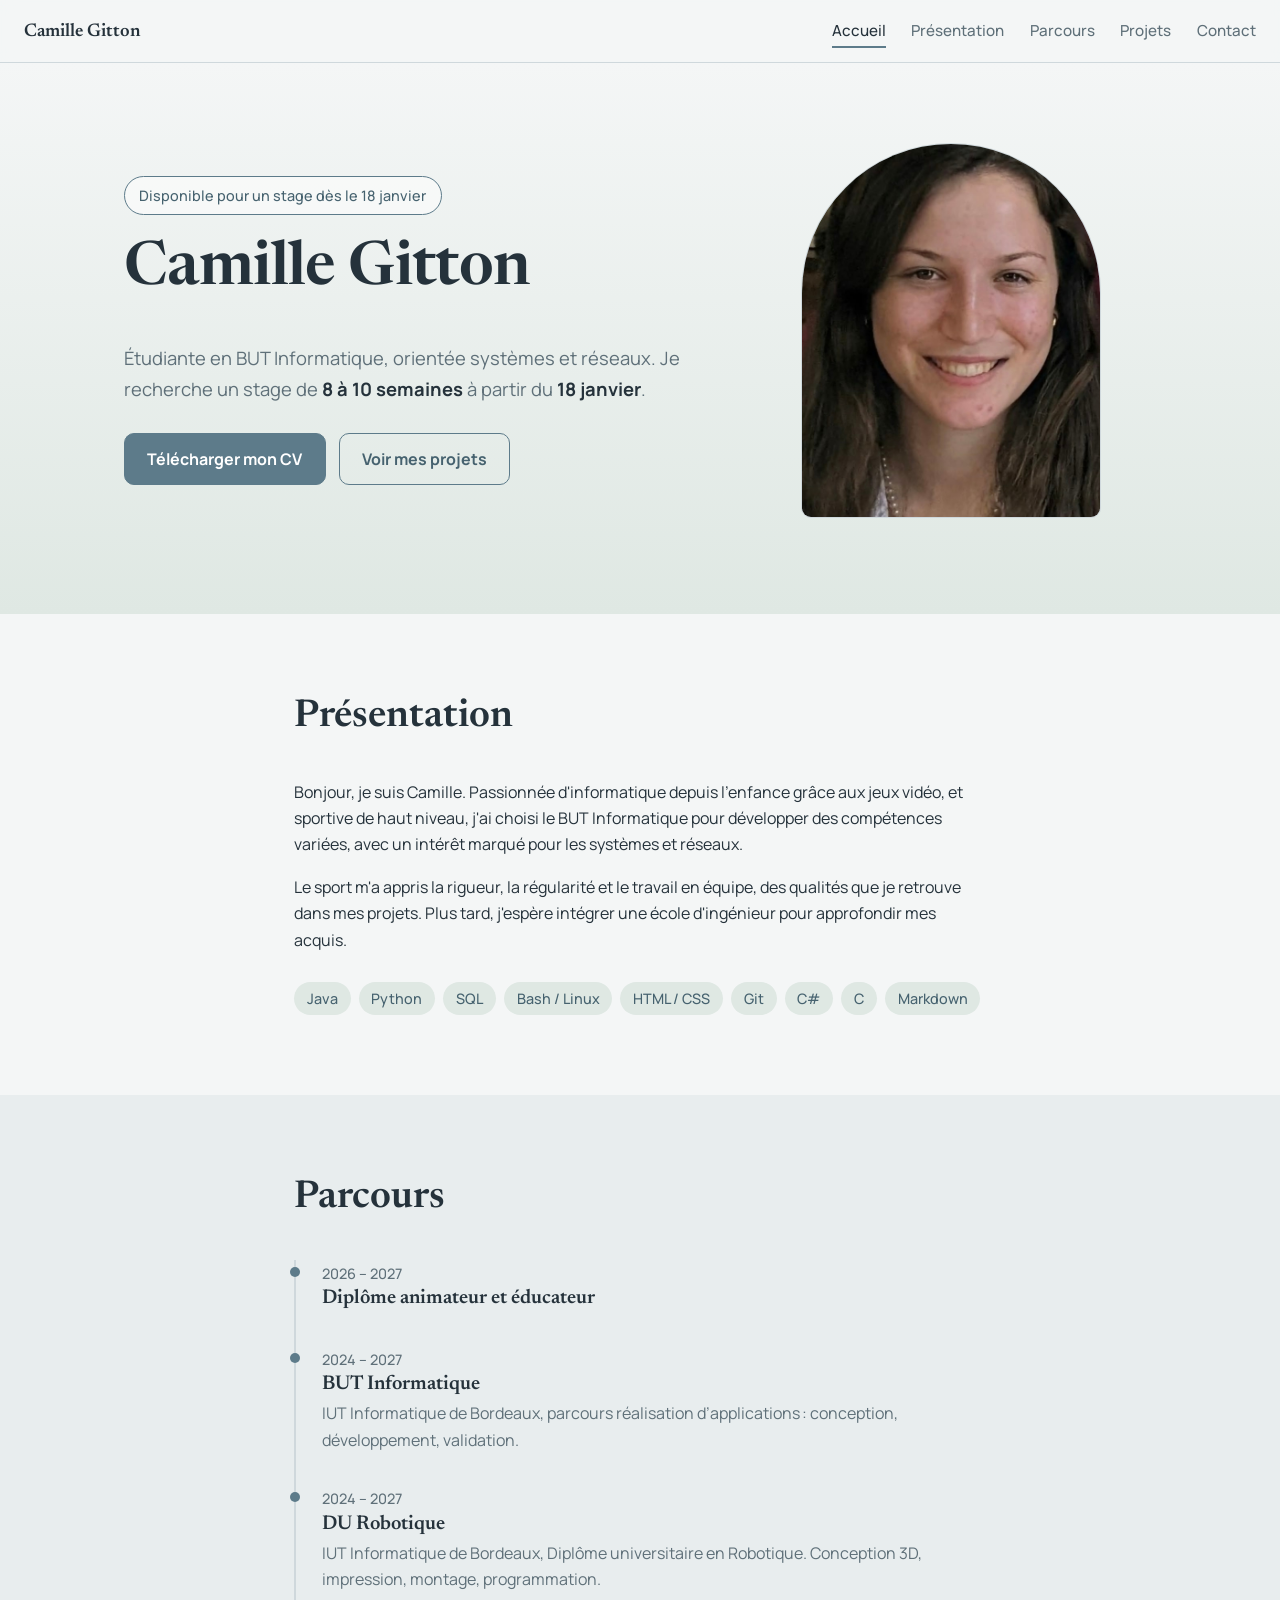
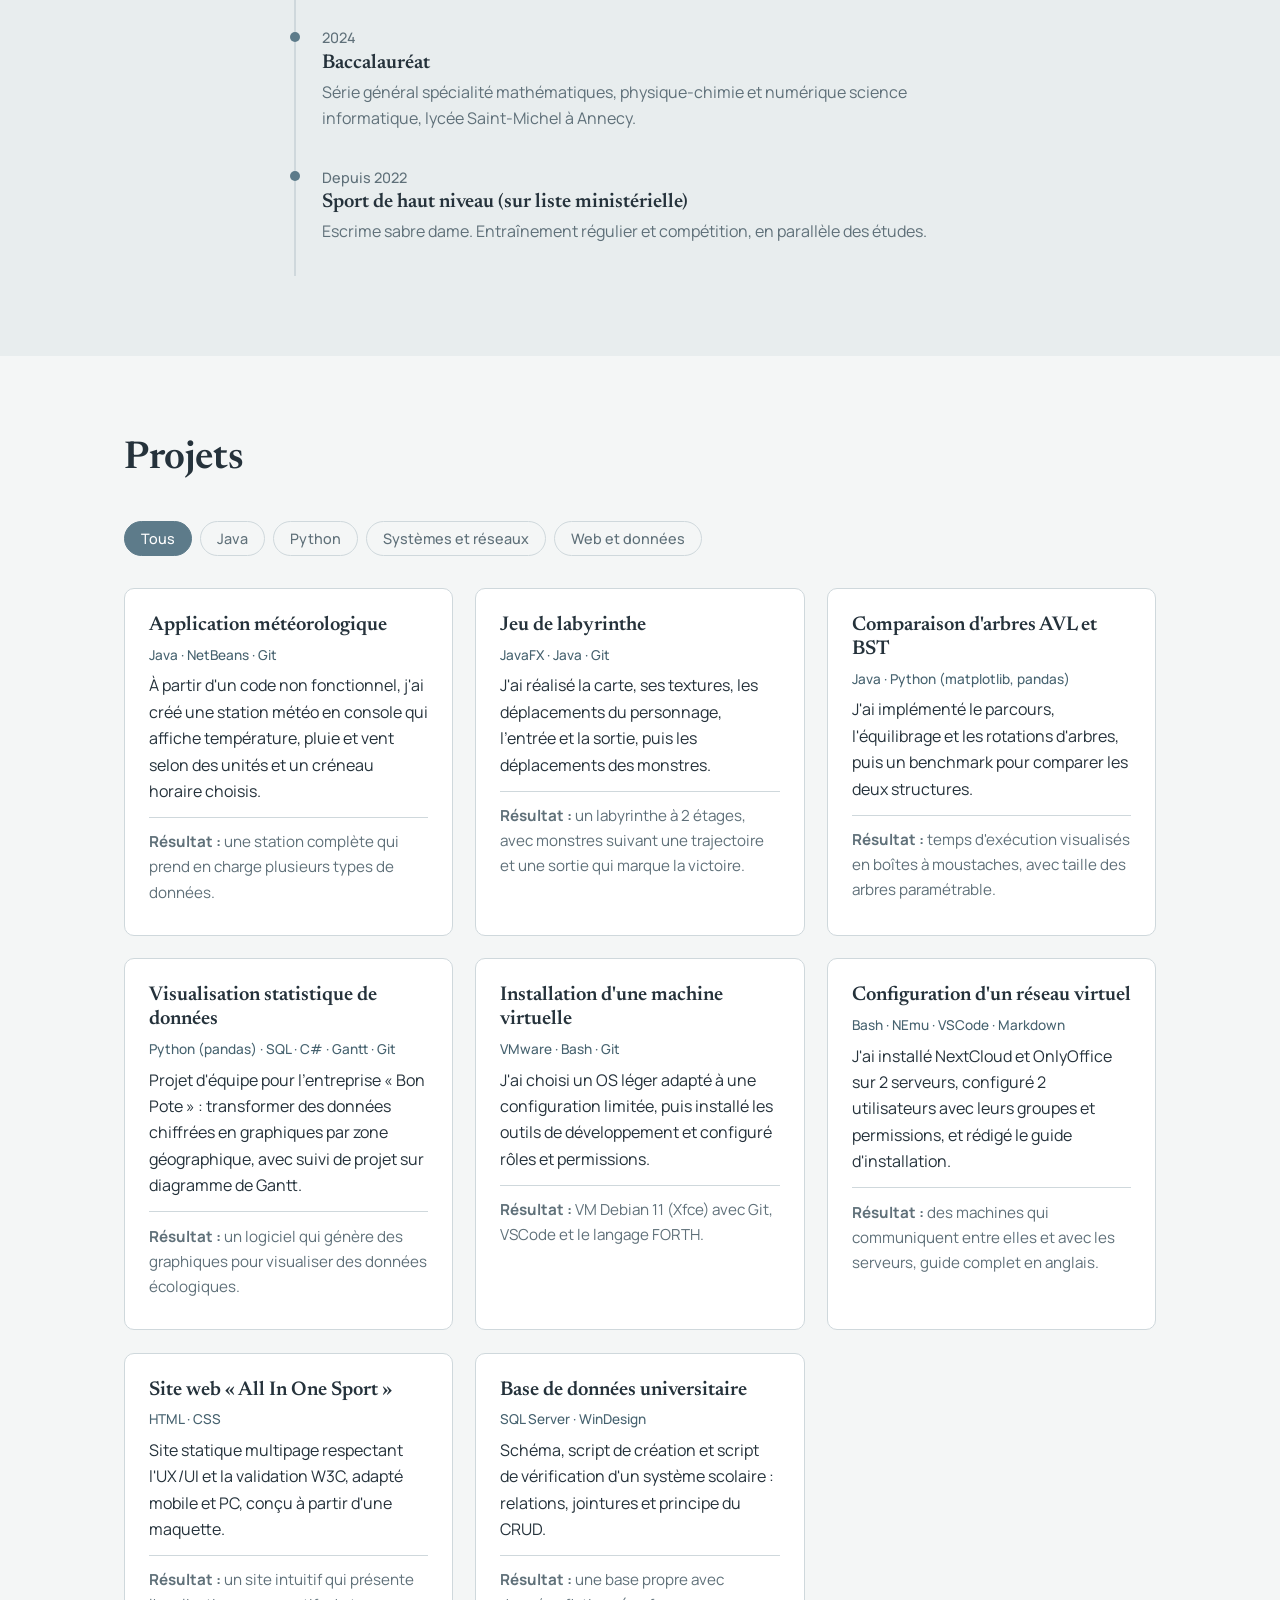
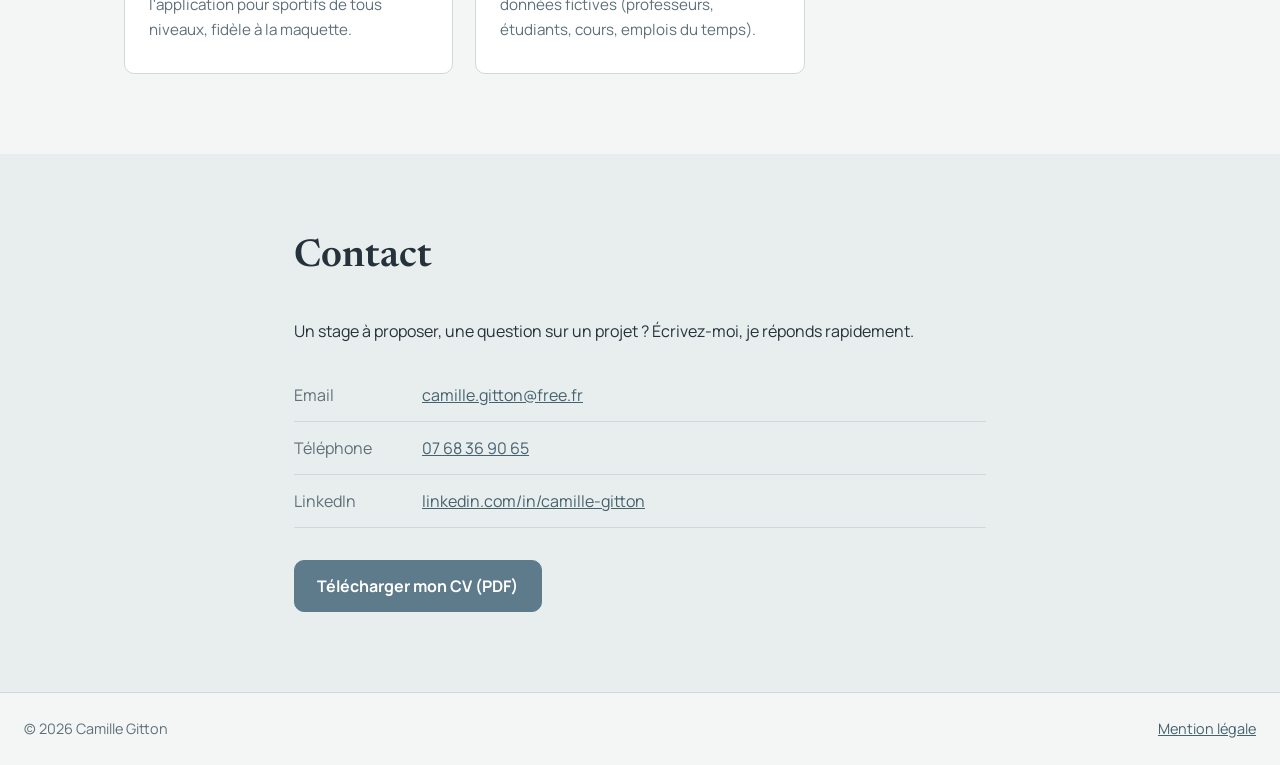
==== index.html @ 3c0defbc "feat: adding some information" ====
<!DOCTYPE html>
<html lang="fr">
<head>
<meta charset="UTF-8">
<meta name="viewport" content="width=device-width, initial-scale=1">
<title>Camille Gitton – Portfolio</title>
<meta name="description" content="Portfolio de Camille Gitton, étudiante en BUT Informatique (systèmes et réseaux), en recherche de stage à partir du 18 janvier.">
<link rel="preconnect" href="https://fonts.googleapis.com">
<link rel="preconnect" href="https://fonts.gstatic.com" crossorigin>
<link href="https://fonts.googleapis.com/css2?family=Manrope:wght@400;500;700&family=Newsreader:opsz,wght@6..72,500;6..72,600&display=swap" rel="stylesheet">
<link rel="stylesheet" href="css/style.css">
</head>
<body>
<header class="nav" id="top">
  <a class="brand" href="#accueil">Camille Gitton</a>
  <button class="burger" aria-label="Ouvrir le menu" aria-expanded="false" aria-controls="menu"><span></span></button>
  <nav id="menu">
    <a href="#accueil">Accueil</a>
    <a href="#presentation">Présentation</a>
    <a href="#parcours">Parcours</a>
    <a href="#projets">Projets</a>
    <a href="#contact">Contact</a>
  </nav>
</header>

<main>
<section id="accueil" class="hero">
  <div class="wrap hero-grid">
    <div>
      <p class="badge">Disponible pour un stage dès le 18 janvier</p>
      <h1>Camille Gitton</h1>
      <p class="lead">Étudiante en BUT Informatique, orientée systèmes et réseaux. Je recherche un stage de <strong>8 à 10 semaines</strong> à partir du <strong>18 janvier</strong>.</p>
      <div class="actions">
        <a class="btn primary" href="assets/cv.pdf" download="CV_Camille_Gitton.pdf">Télécharger mon CV</a>
        <a class="btn" href="#projets">Voir mes projets</a>
      </div>
    </div>
    <figure class="photo">
      <img src="assets/photo.jpg" alt="Portrait de Camille Gitton" width="320" height="400">
      <span class="initials" aria-hidden="false"></span>
    </figure>
  </div>
</section>

<section id="presentation" class="section">
  <div class="wrap narrow">
    <h2>Présentation</h2>
    <p>Bonjour, je suis Camille. Passionnée d'informatique depuis l'enfance grâce aux jeux vidéo, et sportive de haut niveau, j'ai choisi le BUT Informatique pour développer des compétences variées, avec un intérêt marqué pour les systèmes et réseaux.</p>
    <p>Le sport m'a appris la rigueur, la régularité et le travail en équipe, des qualités que je retrouve dans mes projets. Plus tard, j'espère intégrer une école d'ingénieur pour approfondir mes acquis.</p>
    <ul class="chips" aria-label="Compétences">
      <li>Java</li><li>Python</li><li>SQL</li><li>Bash / Linux</li><li>HTML / CSS</li><li>Git</li><li>C#</li><li>C</li><li>Markdown</li>
    </ul>
  </div>
</section>

<section id="parcours" class="section alt">
  <div class="wrap narrow">
    <h2>Parcours</h2>
    <ol class="timeline">
      <li><time>2026 – 2027</time><h3>Diplôme animateur et éducateur</h3><p></p></li>
      <li><time>2024 – 2027</time><h3>BUT Informatique</h3><p>IUT Informatique de Bordeaux, parcours réalisation d’applications : conception, développement, validation.</p></li>
      <li><time>2024 – 2027</time><h3>DU Robotique</h3><p>IUT Informatique de Bordeaux, Diplôme universitaire en Robotique. Conception 3D, impression, montage, programmation.</p></li>
      <li><time>2024</time><h3>Baccalauréat</h3><p>Série général spécialité mathématiques, physique-chimie et numérique science informatique, lycée Saint-Michel à Annecy.</p></li>
      <li><time>Depuis 2022</time><h3>Sport de haut niveau (sur liste ministérielle)</h3><p>Escrime sabre dame. Entraînement régulier et compétition, en parallèle des études.</p></li>
    </ol>
  </div>
</section>

<section id="projets" class="section">
  <div class="wrap">
    <h2>Projets</h2>
    <div class="filters" role="group" aria-label="Filtrer les projets">
      <button class="on" data-f="all">Tous</button>
      <button data-f="java">Java</button>
      <button data-f="python">Python</button>
      <button data-f="sys">Systèmes et réseaux</button>
      <button data-f="web">Web et données</button>
    </div>
    <div class="grid">
      <article class="card" data-t="java">
        <h3>Application météorologique</h3>
        <p class="tech">Java · NetBeans · Git</p>
        <p>À partir d'un code non fonctionnel, j'ai créé une station météo en console qui affiche température, pluie et vent selon des unités et un créneau horaire choisis.</p>
        <p class="res"><b>Résultat :</b> une station complète qui prend en charge plusieurs types de données.</p>
      </article>
      <article class="card" data-t="java">
        <h3>Jeu de labyrinthe</h3>
        <p class="tech">JavaFX · Java · Git</p>
        <p>J'ai réalisé la carte, ses textures, les déplacements du personnage, l'entrée et la sortie, puis les déplacements des monstres.</p>
        <p class="res"><b>Résultat :</b> un labyrinthe à 2 étages, avec monstres suivant une trajectoire et une sortie qui marque la victoire.</p>
      </article>
      <article class="card" data-t="java python">
        <h3>Comparaison d'arbres AVL et BST</h3>
        <p class="tech">Java · Python (matplotlib, pandas)</p>
        <p>J'ai implémenté le parcours, l'équilibrage et les rotations d'arbres, puis un benchmark pour comparer les deux structures.</p>
        <p class="res"><b>Résultat :</b> temps d'exécution visualisés en boîtes à moustaches, avec taille des arbres paramétrable.</p>
      </article>
      <article class="card" data-t="python web">
        <h3>Visualisation statistique de données</h3>
        <p class="tech">Python (pandas) · SQL · C# · Gantt · Git</p>
        <p>Projet d'équipe pour l'entreprise « Bon Pote » : transformer des données chiffrées en graphiques par zone géographique, avec suivi de projet sur diagramme de Gantt.</p>
        <p class="res"><b>Résultat :</b> un logiciel qui génère des graphiques pour visualiser des données écologiques.</p>
      </article>
      <article class="card" data-t="sys">
        <h3>Installation d'une machine virtuelle</h3>
        <p class="tech">VMware · Bash · Git</p>
        <p>J'ai choisi un OS léger adapté à une configuration limitée, puis installé les outils de développement et configuré rôles et permissions.</p>
        <p class="res"><b>Résultat :</b> VM Debian 11 (Xfce) avec Git, VSCode et le langage FORTH.</p>
      </article>
      <article class="card" data-t="sys">
        <h3>Configuration d'un réseau virtuel</h3>
        <p class="tech">Bash · NEmu · VSCode · Markdown</p>
        <p>J'ai installé NextCloud et OnlyOffice sur 2 serveurs, configuré 2 utilisateurs avec leurs groupes et permissions, et rédigé le guide d'installation.</p>
        <p class="res"><b>Résultat :</b> des machines qui communiquent entre elles et avec les serveurs, guide complet en anglais.</p>
      </article>
      <article class="card" data-t="web">
        <h3>Site web « All In One Sport »</h3>
        <p class="tech">HTML · CSS</p>
        <p>Site statique multipage respectant l'UX/UI et la validation W3C, adapté mobile et PC, conçu à partir d'une maquette.</p>
        <p class="res"><b>Résultat :</b> un site intuitif qui présente l'application pour sportifs de tous niveaux, fidèle à la maquette.</p>
      </article>
      <article class="card" data-t="web">
        <h3>Base de données universitaire</h3>
        <p class="tech">SQL Server · WinDesign</p>
        <p>Schéma, script de création et script de vérification d'un système scolaire : relations, jointures et principe du CRUD.</p>
        <p class="res"><b>Résultat :</b> une base propre avec données fictives (professeurs, étudiants, cours, emplois du temps).</p>
      </article>
    </div>
  </div>
</section>

<section id="contact" class="section alt">
  <div class="wrap narrow">
    <h2>Contact</h2>
    <p>Un stage à proposer, une question sur un projet ? Écrivez-moi, je réponds rapidement.</p>
    <ul class="contacts">
      <li><span>Email</span><a href="mailto:camille.gitton@free.fr">camille.gitton@free.fr</a></li>
      <li><span>Téléphone</span><a href="tel:+33768369065">07 68 36 90 65</a></li>
      <li><span>LinkedIn</span><a href="https://fr.linkedin.com/in/camille-gitton-80a5023b8" target="_blank" rel="noopener">linkedin.com/in/camille-gitton</a></li>
      <!--<li><span>GitHub</span><a href="https://github.com/votre-pseudo" target="_blank" rel="noopener">github.com/votre-pseudo</a></li>-->
    </ul>
    <a class="btn primary" href="assets/cv.pdf" download="CV_Camille_Gitton.pdf">Télécharger mon CV (PDF)</a>
  </div>
</section>
</main>

<footer><p>© <span id="year">2026</span> Camille Gitton</p><a href="mention_legale.html">Mention légale</a></footer>
<script src="js/main.js"></script>
</body>
</html>
---- css/style.css ----
:root{--bg:#f4f6f6;--alt:#e8edee;--ink:#25323b;--mute:#5f7079;--line:#cfd8dc;--accent:#5d7b8a;--accent-d:#46626f;--sage:#dfe8e3;--r:10px}
*{box-sizing:border-box}
html{scroll-behavior:smooth;scroll-padding-top:72px}
body{margin:0;font:400 1rem/1.65 Manrope,system-ui,sans-serif;color:var(--ink);background:var(--bg)}
h1,h2,h3{font-family:Newsreader,Georgia,serif;font-weight:600;line-height:1.2;margin:0 0 .6em}
h1{font-size:clamp(2.4rem,6vw,3.8rem);letter-spacing:-.01em}
h2{font-size:clamp(1.8rem,4vw,2.4rem);margin-bottom:1em}
h3{font-size:1.25rem;margin-bottom:.2em}
a{color:var(--accent-d)}
:focus-visible{outline:3px solid var(--accent);outline-offset:3px}
.wrap{max-width:1080px;margin:0 auto;padding:0 1.5rem}
.narrow{max-width:740px}
.section{padding:5rem 0}
.alt{background:var(--alt)}
.nav{position:sticky;top:0;z-index:10;display:flex;justify-content:space-between;align-items:center;padding:.9rem 1.5rem;background:rgba(244,246,246,.92);backdrop-filter:blur(8px);border-bottom:1px solid var(--line)}
.brand{font:600 1.15rem Newsreader,serif;color:var(--ink);text-decoration:none}
nav{display:flex;gap:1.6rem}
nav a{color:var(--mute);text-decoration:none;font-weight:500;font-size:.95rem;padding:.2rem 0;border-bottom:2px solid transparent}
nav a:hover,nav a.active{color:var(--ink);border-color:var(--accent)}
.burger{display:none;background:none;border:0;padding:.6rem;cursor:pointer}
.burger span,.burger span::before{display:block;width:22px;height:2px;background:var(--ink);position:relative;transition:.2s}
.burger span::before{content:"";position:absolute;top:7px}
.burger[aria-expanded=true] span{transform:translateY(3px) rotate(45deg)}
.burger[aria-expanded=true] span::before{transform:translateY(-7px) rotate(-90deg);top:7px}
.hero{padding:5rem 0 6rem;background:linear-gradient(180deg,var(--bg),var(--sage))}
.hero-grid{display:grid;grid-template-columns:1.4fr 1fr;gap:3rem;align-items:center}
.badge{display:inline-block;margin:0 0 1.2rem;padding:.4rem .9rem;border:1px solid var(--accent);border-radius:99px;color:var(--accent-d);font-size:.9rem;font-weight:500;background:#fff8}
.lead{font-size:1.15rem;color:var(--mute);max-width:34em}
.lead strong{color:var(--ink)}
.actions{display:flex;flex-wrap:wrap;gap:.8rem;margin-top:1.8rem}
.btn{display:inline-block;padding:.75rem 1.4rem;border:1.5px solid var(--accent);border-radius:var(--r);color:var(--accent-d);font-weight:700;text-decoration:none;transition:background .2s,color .2s}
.btn:hover{background:var(--accent);color:#fff}
.btn.primary{background:var(--accent);color:#fff}
.btn.primary:hover{background:var(--accent-d);border-color:var(--accent-d)}
.photo{position:relative;margin:0;justify-self:center;width:min(100%,300px);aspect-ratio:4/5;border-radius:150px 150px var(--r) var(--r);background:var(--alt);border:1px solid var(--line);overflow:hidden}
.photo img{position:absolute;inset:0;width:100%;height:100%;object-fit:cover}
.initials{position:absolute;inset:0;display:grid;place-items:center;font:600 4rem Newsreader,serif;color:var(--accent)}
.chips{list-style:none;display:flex;flex-wrap:wrap;gap:.5rem;padding:0;margin:1.8rem 0 0}
.chips li{padding:.3rem .8rem;border-radius:99px;background:var(--sage);color:var(--accent-d);font-size:.9rem;font-weight:500}
.timeline{list-style:none;margin:0;padding:0 0 0 1.6rem;border-left:2px solid var(--line)}
.timeline li{position:relative;padding-bottom:2rem}
.timeline li::before{content:"";position:absolute;left:calc(-1.6rem - 6px);top:.45rem;width:10px;height:10px;border-radius:50%;background:var(--accent)}
.timeline time{font-size:.9rem;color:var(--mute);font-weight:500}
.timeline p{margin:0;color:var(--mute)}
.filters{display:flex;flex-wrap:wrap;gap:.5rem;margin-bottom:2rem}
.filters button{font:500 .9rem Manrope,sans-serif;padding:.45rem 1rem;border:1px solid var(--line);border-radius:99px;background:transparent;color:var(--mute);cursor:pointer}
.filters button:hover{border-color:var(--accent)}
.filters .on{background:var(--accent);border-color:var(--accent);color:#fff}
.grid{display:grid;grid-template-columns:repeat(auto-fill,minmax(310px,1fr));gap:1.4rem}
.card{background:#fff;border:1px solid var(--line);border-radius:var(--r);padding:1.5rem}
.card[hidden]{display:none}
.tech{margin:0 0 .8rem;font-size:.85rem;color:var(--accent-d);font-weight:500}
.card p{margin:.4rem 0}
.res{color:var(--mute);font-size:.95rem;padding-top:.7rem;margin-top:.8rem!important;border-top:1px solid var(--line)}
.contacts{list-style:none;padding:0;margin:1.5rem 0 2rem}
.contacts li{display:flex;gap:1.5rem;padding:.8rem 0;border-bottom:1px solid var(--line)}
.contacts span{width:6.5rem;color:var(--mute);flex:none}
footer{display:flex;justify-content:space-between;padding:1.5rem;color:var(--mute);font-size:.9rem;border-top:1px solid var(--line)}
footer p{margin:0}
@media(max-width:760px){
.burger{display:block}
nav{position:absolute;top:100%;left:0;right:0;flex-direction:column;gap:0;background:var(--bg);border-bottom:1px solid var(--line);display:none}
nav.open{display:flex}
nav a{padding:.9rem 1.5rem;border:0}
.hero{padding:3rem 0 4rem}
.hero-grid{grid-template-columns:1fr;gap:2rem}
.photo{order:-1;width:200px}
.section{padding:3.5rem 0}
.contacts li{flex-direction:column;gap:0}
}
@media(prefers-reduced-motion:reduce){html{scroll-behavior:auto}*{transition:none!important}}
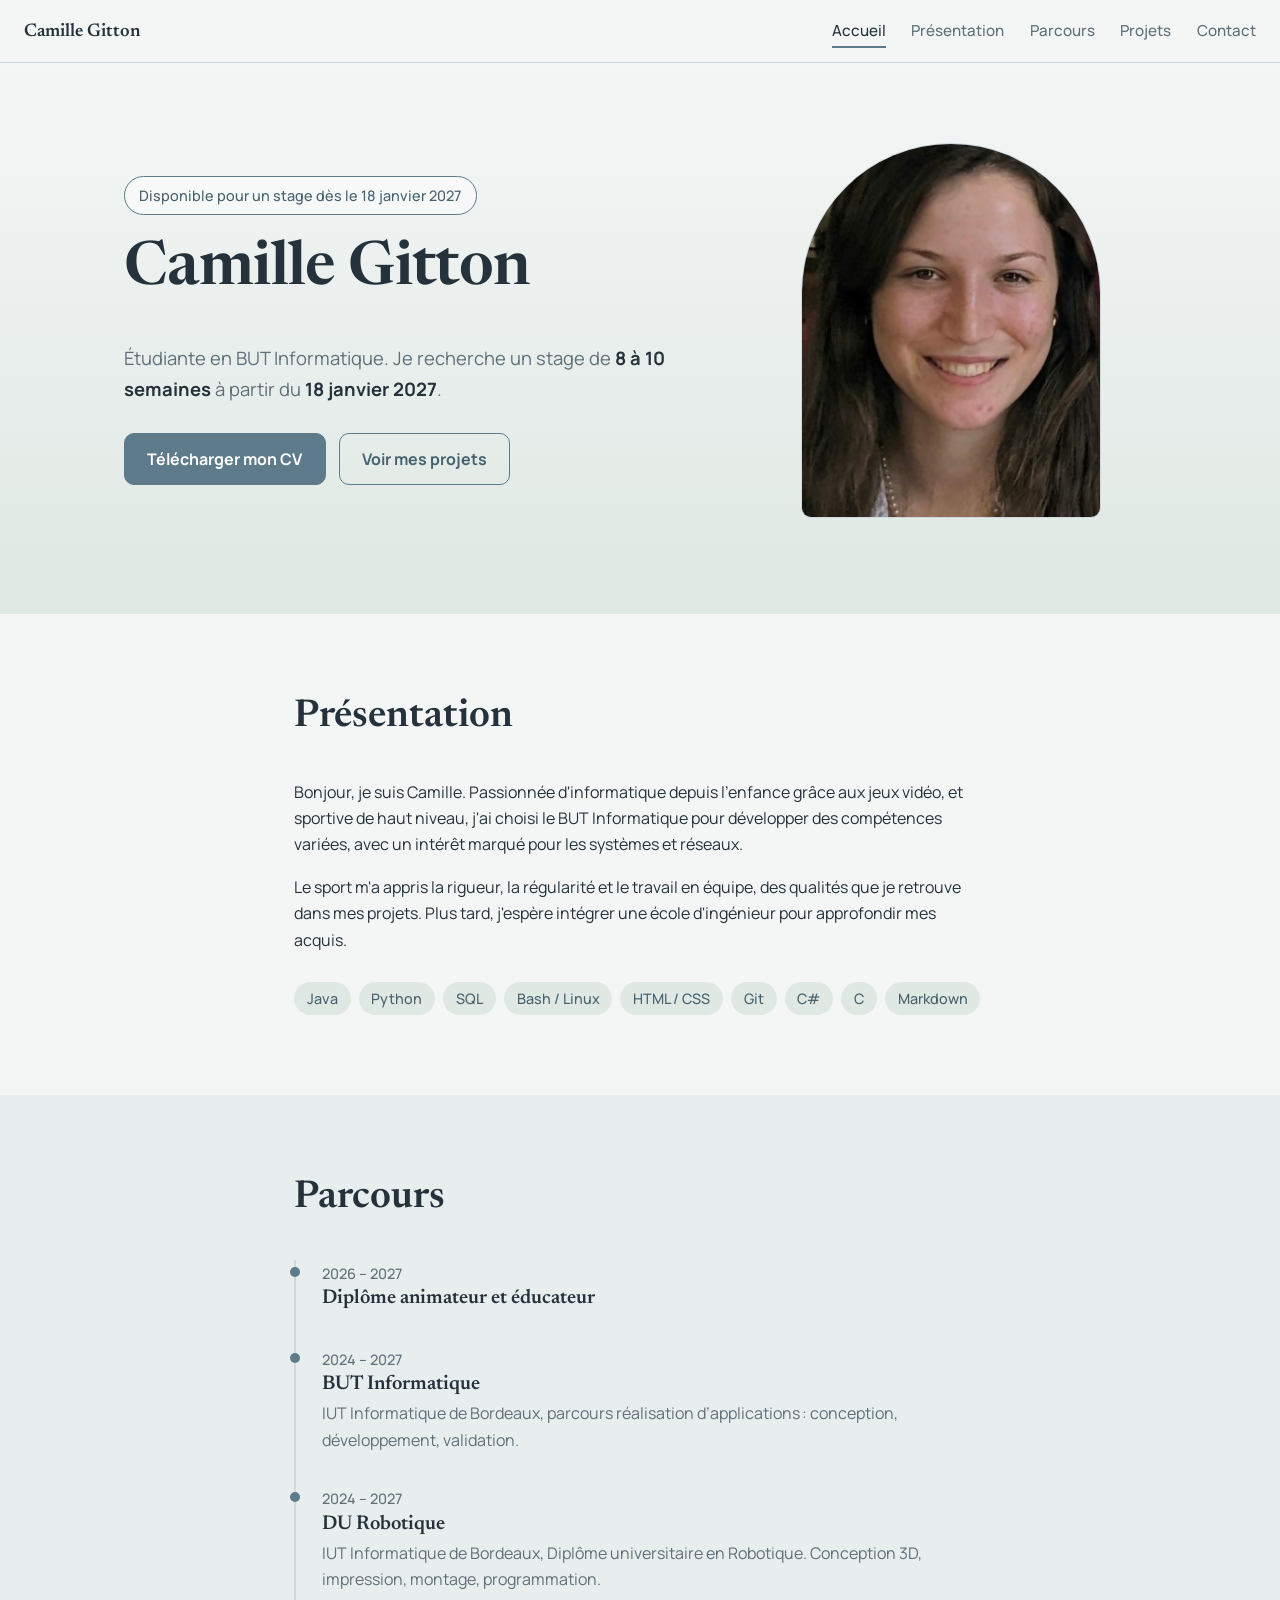
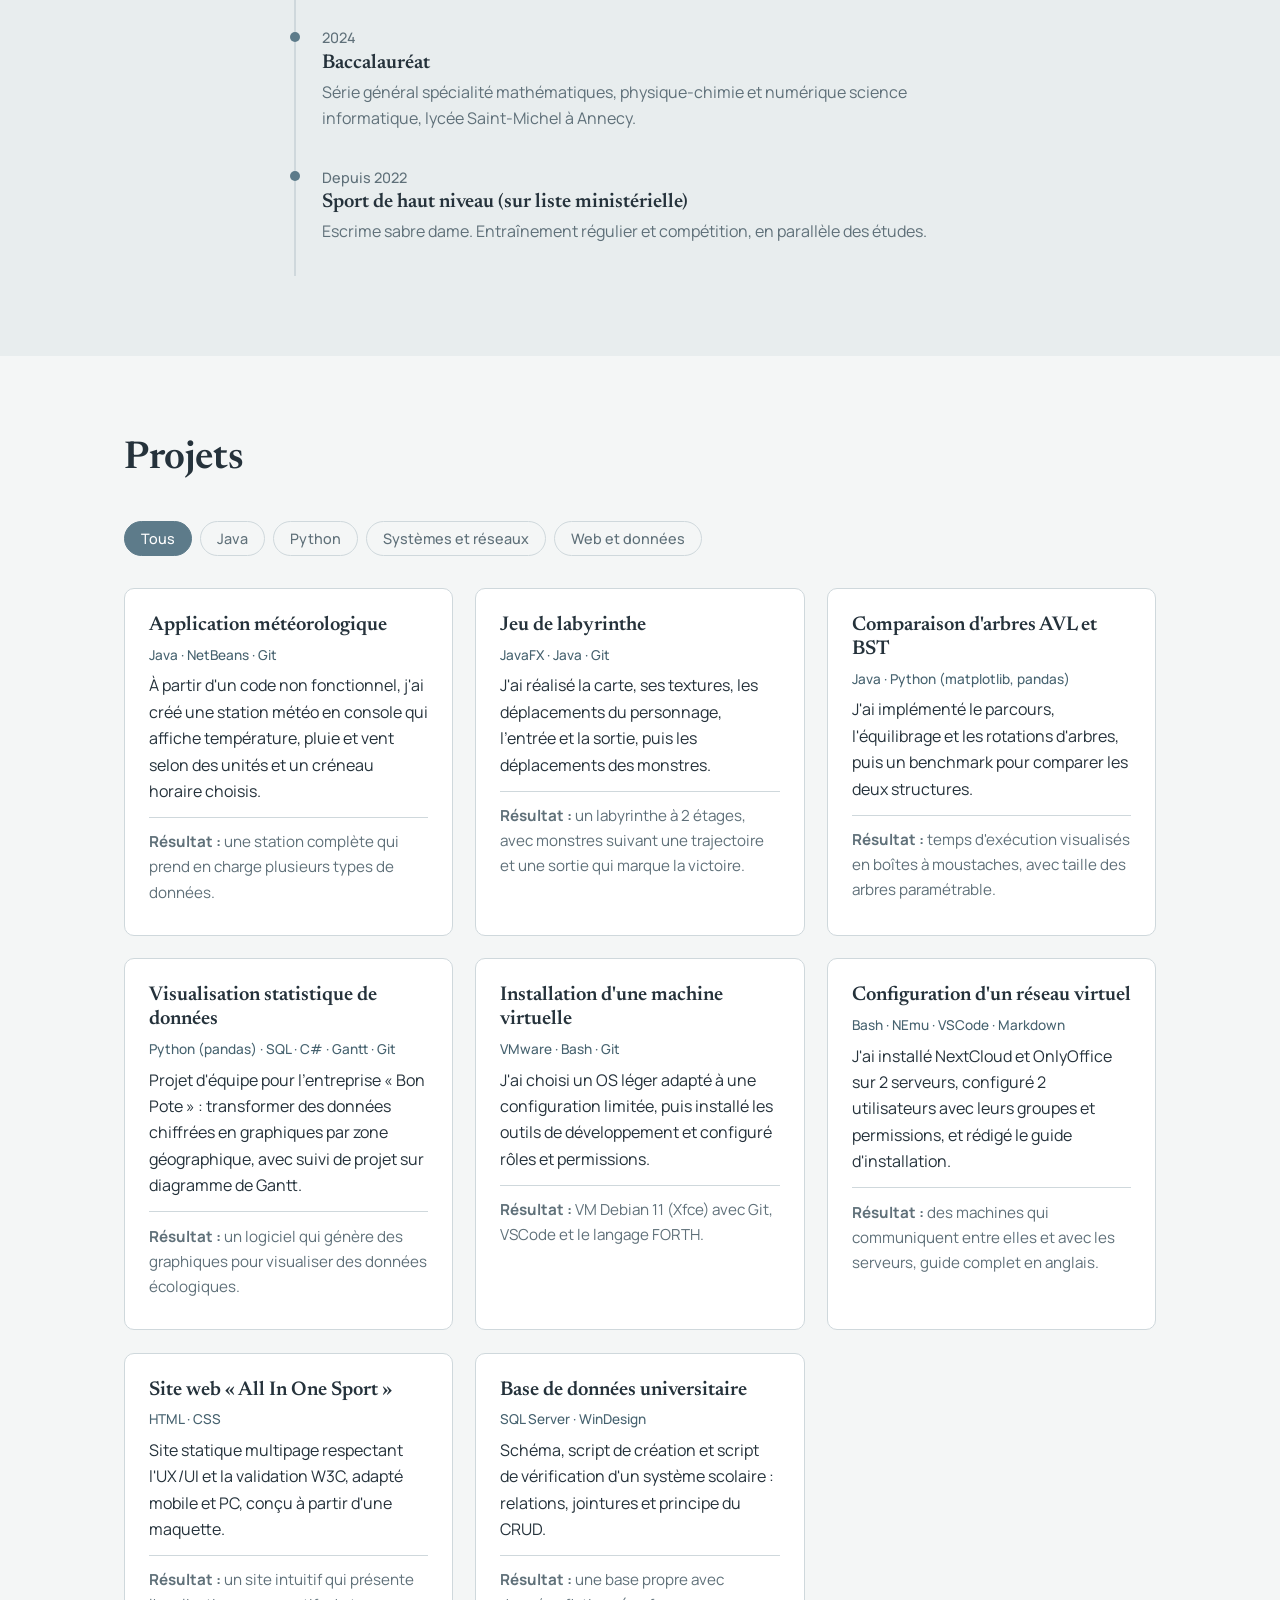
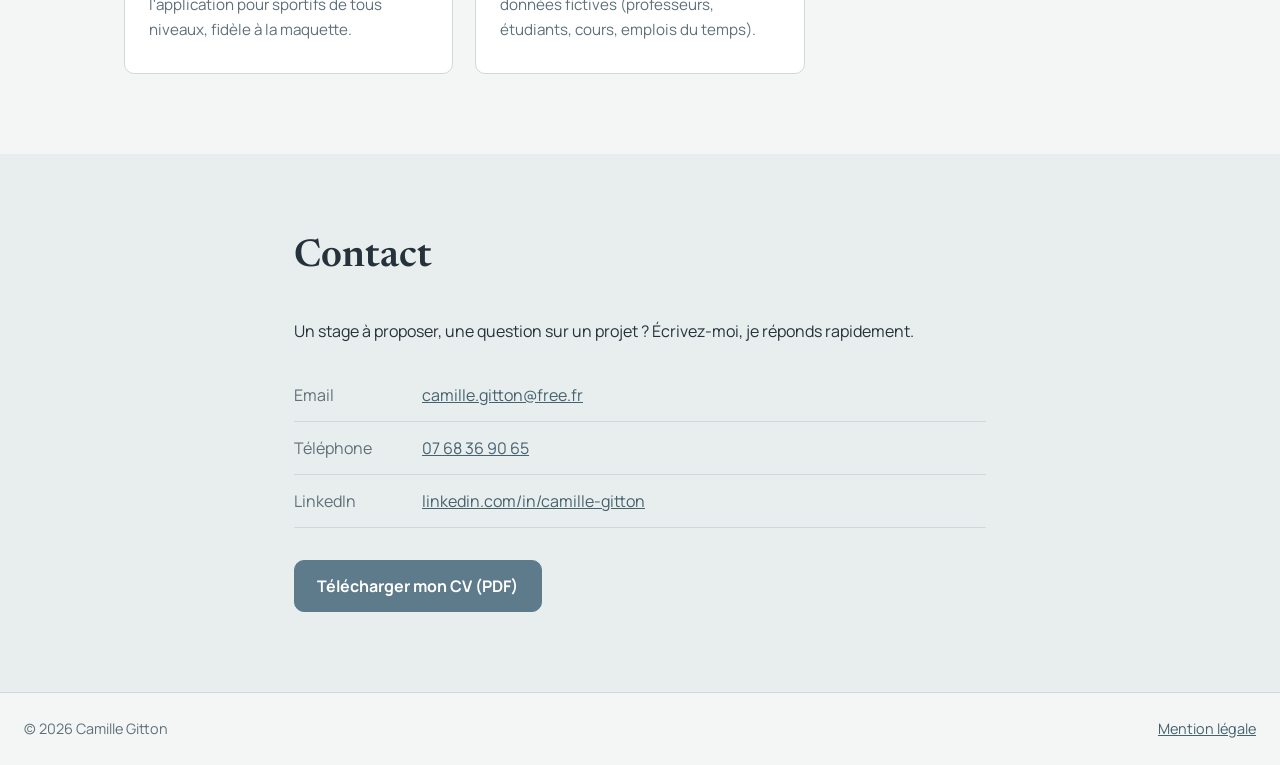
==== commit 718fbeb5: "feat: adding missing information" ====
--- a/index.html
+++ b/index.html
@@ -27,9 +27,9 @@
 <section id="accueil" class="hero">
   <div class="wrap hero-grid">
     <div>
-      <p class="badge">Disponible pour un stage dès le 18 janvier</p>
+      <p class="badge">Disponible pour un stage dès le 18 janvier 2027</p>
       <h1>Camille Gitton</h1>
-      <p class="lead">Étudiante en BUT Informatique, orientée systèmes et réseaux. Je recherche un stage de <strong>8 à 10 semaines</strong> à partir du <strong>18 janvier</strong>.</p>
+      <p class="lead">Étudiante en BUT Informatique. Je recherche un stage de <strong>8 à 10 semaines</strong> à partir du <strong>18 janvier 2027</strong>.</p>
       <div class="actions">
         <a class="btn primary" href="assets/cv.pdf" download="CV_Camille_Gitton.pdf">Télécharger mon CV</a>
         <a class="btn" href="#projets">Voir mes projets</a>
--- a/css/style.css
+++ b/css/style.css
@@ -1,71 +1,453 @@
-:root{--bg:#f4f6f6;--alt:#e8edee;--ink:#25323b;--mute:#5f7079;--line:#cfd8dc;--accent:#5d7b8a;--accent-d:#46626f;--sage:#dfe8e3;--r:10px}
-*{box-sizing:border-box}
-html{scroll-behavior:smooth;scroll-padding-top:72px}
-body{margin:0;font:400 1rem/1.65 Manrope,system-ui,sans-serif;color:var(--ink);background:var(--bg)}
-h1,h2,h3{font-family:Newsreader,Georgia,serif;font-weight:600;line-height:1.2;margin:0 0 .6em}
-h1{font-size:clamp(2.4rem,6vw,3.8rem);letter-spacing:-.01em}
-h2{font-size:clamp(1.8rem,4vw,2.4rem);margin-bottom:1em}
-h3{font-size:1.25rem;margin-bottom:.2em}
-a{color:var(--accent-d)}
-:focus-visible{outline:3px solid var(--accent);outline-offset:3px}
-.wrap{max-width:1080px;margin:0 auto;padding:0 1.5rem}
-.narrow{max-width:740px}
-.section{padding:5rem 0}
-.alt{background:var(--alt)}
-.nav{position:sticky;top:0;z-index:10;display:flex;justify-content:space-between;align-items:center;padding:.9rem 1.5rem;background:rgba(244,246,246,.92);backdrop-filter:blur(8px);border-bottom:1px solid var(--line)}
-.brand{font:600 1.15rem Newsreader,serif;color:var(--ink);text-decoration:none}
-nav{display:flex;gap:1.6rem}
-nav a{color:var(--mute);text-decoration:none;font-weight:500;font-size:.95rem;padding:.2rem 0;border-bottom:2px solid transparent}
-nav a:hover,nav a.active{color:var(--ink);border-color:var(--accent)}
-.burger{display:none;background:none;border:0;padding:.6rem;cursor:pointer}
-.burger span,.burger span::before{display:block;width:22px;height:2px;background:var(--ink);position:relative;transition:.2s}
-.burger span::before{content:"";position:absolute;top:7px}
-.burger[aria-expanded=true] span{transform:translateY(3px) rotate(45deg)}
-.burger[aria-expanded=true] span::before{transform:translateY(-7px) rotate(-90deg);top:7px}
-.hero{padding:5rem 0 6rem;background:linear-gradient(180deg,var(--bg),var(--sage))}
-.hero-grid{display:grid;grid-template-columns:1.4fr 1fr;gap:3rem;align-items:center}
-.badge{display:inline-block;margin:0 0 1.2rem;padding:.4rem .9rem;border:1px solid var(--accent);border-radius:99px;color:var(--accent-d);font-size:.9rem;font-weight:500;background:#fff8}
-.lead{font-size:1.15rem;color:var(--mute);max-width:34em}
-.lead strong{color:var(--ink)}
-.actions{display:flex;flex-wrap:wrap;gap:.8rem;margin-top:1.8rem}
-.btn{display:inline-block;padding:.75rem 1.4rem;border:1.5px solid var(--accent);border-radius:var(--r);color:var(--accent-d);font-weight:700;text-decoration:none;transition:background .2s,color .2s}
-.btn:hover{background:var(--accent);color:#fff}
-.btn.primary{background:var(--accent);color:#fff}
-.btn.primary:hover{background:var(--accent-d);border-color:var(--accent-d)}
-.photo{position:relative;margin:0;justify-self:center;width:min(100%,300px);aspect-ratio:4/5;border-radius:150px 150px var(--r) var(--r);background:var(--alt);border:1px solid var(--line);overflow:hidden}
-.photo img{position:absolute;inset:0;width:100%;height:100%;object-fit:cover}
-.initials{position:absolute;inset:0;display:grid;place-items:center;font:600 4rem Newsreader,serif;color:var(--accent)}
-.chips{list-style:none;display:flex;flex-wrap:wrap;gap:.5rem;padding:0;margin:1.8rem 0 0}
-.chips li{padding:.3rem .8rem;border-radius:99px;background:var(--sage);color:var(--accent-d);font-size:.9rem;font-weight:500}
-.timeline{list-style:none;margin:0;padding:0 0 0 1.6rem;border-left:2px solid var(--line)}
-.timeline li{position:relative;padding-bottom:2rem}
-.timeline li::before{content:"";position:absolute;left:calc(-1.6rem - 6px);top:.45rem;width:10px;height:10px;border-radius:50%;background:var(--accent)}
-.timeline time{font-size:.9rem;color:var(--mute);font-weight:500}
-.timeline p{margin:0;color:var(--mute)}
-.filters{display:flex;flex-wrap:wrap;gap:.5rem;margin-bottom:2rem}
-.filters button{font:500 .9rem Manrope,sans-serif;padding:.45rem 1rem;border:1px solid var(--line);border-radius:99px;background:transparent;color:var(--mute);cursor:pointer}
-.filters button:hover{border-color:var(--accent)}
-.filters .on{background:var(--accent);border-color:var(--accent);color:#fff}
-.grid{display:grid;grid-template-columns:repeat(auto-fill,minmax(310px,1fr));gap:1.4rem}
-.card{background:#fff;border:1px solid var(--line);border-radius:var(--r);padding:1.5rem}
-.card[hidden]{display:none}
-.tech{margin:0 0 .8rem;font-size:.85rem;color:var(--accent-d);font-weight:500}
-.card p{margin:.4rem 0}
-.res{color:var(--mute);font-size:.95rem;padding-top:.7rem;margin-top:.8rem!important;border-top:1px solid var(--line)}
-.contacts{list-style:none;padding:0;margin:1.5rem 0 2rem}
-.contacts li{display:flex;gap:1.5rem;padding:.8rem 0;border-bottom:1px solid var(--line)}
-.contacts span{width:6.5rem;color:var(--mute);flex:none}
-footer{display:flex;justify-content:space-between;padding:1.5rem;color:var(--mute);font-size:.9rem;border-top:1px solid var(--line)}
-footer p{margin:0}
-@media(max-width:760px){
-.burger{display:block}
-nav{position:absolute;top:100%;left:0;right:0;flex-direction:column;gap:0;background:var(--bg);border-bottom:1px solid var(--line);display:none}
-nav.open{display:flex}
-nav a{padding:.9rem 1.5rem;border:0}
-.hero{padding:3rem 0 4rem}
-.hero-grid{grid-template-columns:1fr;gap:2rem}
-.photo{order:-1;width:200px}
-.section{padding:3.5rem 0}
-.contacts li{flex-direction:column;gap:0}
-}
-@media(prefers-reduced-motion:reduce){html{scroll-behavior:auto}*{transition:none!important}}
+:root {
+    --bg: #f4f6f6;
+    --alt: #e8edee;
+    --ink: #25323b;
+    --mute: #5f7079;
+    --line: #cfd8dc;
+    --accent: #5d7b8a;
+    --accent-d: #46626f;
+    --sage: #dfe8e3;
+    --r: 10px
+}
+
+* {
+    box-sizing: border-box
+}
+
+html {
+    scroll-behavior: smooth;
+    scroll-padding-top: 72px
+}
+
+body {
+    margin: 0;
+    font: 400 1rem/1.65 Manrope, system-ui, sans-serif;
+    color: var(--ink);
+    background: var(--bg)
+}
+
+h1,
+h2,
+h3 {
+    font-family: Newsreader, Georgia, serif;
+    font-weight: 600;
+    line-height: 1.2;
+    margin: 0 0 .6em
+}
+
+h1 {
+    font-size: clamp(2.4rem, 6vw, 3.8rem);
+    letter-spacing: -.01em
+}
+
+h2 {
+    font-size: clamp(1.8rem, 4vw, 2.4rem);
+    margin-bottom: 1em
+}
+
+h3 {
+    font-size: 1.25rem;
+    margin-bottom: .2em
+}
+
+a {
+    color: var(--accent-d)
+}
+
+:focus-visible {
+    outline: 3px solid var(--accent);
+    outline-offset: 3px
+}
+
+.wrap {
+    max-width: 1080px;
+    margin: 0 auto;
+    padding: 0 1.5rem
+}
+
+.narrow {
+    max-width: 740px
+}
+
+.section {
+    padding: 5rem 0
+}
+
+.alt {
+    background: var(--alt)
+}
+
+.nav {
+    position: sticky;
+    top: 0;
+    z-index: 10;
+    display: flex;
+    justify-content: space-between;
+    align-items: center;
+    padding: .9rem 1.5rem;
+    background: rgba(244, 246, 246, .92);
+    backdrop-filter: blur(8px);
+    border-bottom: 1px solid var(--line)
+}
+
+.brand {
+    font: 600 1.15rem Newsreader, serif;
+    color: var(--ink);
+    text-decoration: none
+}
+
+nav {
+    display: flex;
+    gap: 1.6rem
+}
+
+nav a {
+    color: var(--mute);
+    text-decoration: none;
+    font-weight: 500;
+    font-size: .95rem;
+    padding: .2rem 0;
+    border-bottom: 2px solid transparent
+}
+
+nav a:hover,
+nav a.active {
+    color: var(--ink);
+    border-color: var(--accent)
+}
+
+.burger {
+    display: none;
+    background: none;
+    border: 0;
+    padding: .6rem;
+    cursor: pointer
+}
+
+.burger span,
+.burger span::before {
+    display: block;
+    width: 22px;
+    height: 2px;
+    background: var(--ink);
+    position: relative;
+    transition: .2s
+}
+
+.burger span::before {
+    content: "";
+    position: absolute;
+    top: 7px
+}
+
+.burger[aria-expanded=true] span {
+    transform: translateY(3px) rotate(45deg)
+}
+
+.burger[aria-expanded=true] span::before {
+    transform: translateY(-7px) rotate(-90deg);
+    top: 7px
+}
+
+.hero {
+    padding: 5rem 0 6rem;
+    background: linear-gradient(180deg, var(--bg), var(--sage))
+}
+
+.hero-grid {
+    display: grid;
+    grid-template-columns: 1.4fr 1fr;
+    gap: 3rem;
+    align-items: center
+}
+
+.badge {
+    display: inline-block;
+    margin: 0 0 1.2rem;
+    padding: .4rem .9rem;
+    border: 1px solid var(--accent);
+    border-radius: 99px;
+    color: var(--accent-d);
+    font-size: .9rem;
+    font-weight: 500;
+    background: #fff8
+}
+
+.lead {
+    font-size: 1.15rem;
+    color: var(--mute);
+    max-width: 34em
+}
+
+.lead strong {
+    color: var(--ink)
+}
+
+.actions {
+    display: flex;
+    flex-wrap: wrap;
+    gap: .8rem;
+    margin-top: 1.8rem
+}
+
+.btn {
+    display: inline-block;
+    padding: .75rem 1.4rem;
+    border: 1.5px solid var(--accent);
+    border-radius: var(--r);
+    color: var(--accent-d);
+    font-weight: 700;
+    text-decoration: none;
+    transition: background .2s, color .2s
+}
+
+.btn:hover {
+    background: var(--accent);
+    color: #fff
+}
+
+.btn.primary {
+    background: var(--accent);
+    color: #fff
+}
+
+.btn.primary:hover {
+    background: var(--accent-d);
+    border-color: var(--accent-d)
+}
+
+.photo {
+    position: relative;
+    margin: 0;
+    justify-self: center;
+    width: min(100%, 300px);
+    aspect-ratio: 4/5;
+    border-radius: 150px 150px var(--r) var(--r);
+    background: var(--alt);
+    border: 1px solid var(--line);
+    overflow: hidden
+}
+
+.photo img {
+    position: absolute;
+    inset: 0;
+    width: 100%;
+    height: 100%;
+    object-fit: cover
+}
+
+.initials {
+    position: absolute;
+    inset: 0;
+    display: grid;
+    place-items: center;
+    font: 600 4rem Newsreader, serif;
+    color: var(--accent)
+}
+
+.chips {
+    list-style: none;
+    display: flex;
+    flex-wrap: wrap;
+    gap: .5rem;
+    padding: 0;
+    margin: 1.8rem 0 0
+}
+
+.chips li {
+    padding: .3rem .8rem;
+    border-radius: 99px;
+    background: var(--sage);
+    color: var(--accent-d);
+    font-size: .9rem;
+    font-weight: 500
+}
+
+.timeline {
+    list-style: none;
+    margin: 0;
+    padding: 0 0 0 1.6rem;
+    border-left: 2px solid var(--line)
+}
+
+.timeline li {
+    position: relative;
+    padding-bottom: 2rem
+}
+
+.timeline li::before {
+    content: "";
+    position: absolute;
+    left: calc(-1.6rem - 6px);
+    top: .45rem;
+    width: 10px;
+    height: 10px;
+    border-radius: 50%;
+    background: var(--accent)
+}
+
+.timeline time {
+    font-size: .9rem;
+    color: var(--mute);
+    font-weight: 500
+}
+
+.timeline p {
+    margin: 0;
+    color: var(--mute)
+}
+
+.filters {
+    display: flex;
+    flex-wrap: wrap;
+    gap: .5rem;
+    margin-bottom: 2rem
+}
+
+.filters button {
+    font: 500 .9rem Manrope, sans-serif;
+    padding: .45rem 1rem;
+    border: 1px solid var(--line);
+    border-radius: 99px;
+    background: transparent;
+    color: var(--mute);
+    cursor: pointer
+}
+
+.filters button:hover {
+    border-color: var(--accent)
+}
+
+.filters .on {
+    background: var(--accent);
+    border-color: var(--accent);
+    color: #fff
+}
+
+.grid {
+    display: grid;
+    grid-template-columns: repeat(auto-fill, minmax(310px, 1fr));
+    gap: 1.4rem
+}
+
+.card {
+    background: #fff;
+    border: 1px solid var(--line);
+    border-radius: var(--r);
+    padding: 1.5rem
+}
+
+.card[hidden] {
+    display: none
+}
+
+.tech {
+    margin: 0 0 .8rem;
+    font-size: .85rem;
+    color: var(--accent-d);
+    font-weight: 500
+}
+
+.card p {
+    margin: .4rem 0
+}
+
+.res {
+    color: var(--mute);
+    font-size: .95rem;
+    padding-top: .7rem;
+    margin-top: .8rem !important;
+    border-top: 1px solid var(--line)
+}
+
+.contacts {
+    list-style: none;
+    padding: 0;
+    margin: 1.5rem 0 2rem
+}
+
+.contacts li {
+    display: flex;
+    gap: 1.5rem;
+    padding: .8rem 0;
+    border-bottom: 1px solid var(--line)
+}
+
+.contacts span {
+    width: 6.5rem;
+    color: var(--mute);
+    flex: none
+}
+
+footer {
+    display: flex;
+    justify-content: space-between;
+    padding: 1.5rem;
+    color: var(--mute);
+    font-size: .9rem;
+    border-top: 1px solid var(--line)
+}
+
+footer p {
+    margin: 0
+}
+
+@media(max-width:760px) {
+    .burger {
+        display: block
+    }
+
+    nav {
+        position: absolute;
+        top: 100%;
+        left: 0;
+        right: 0;
+        flex-direction: column;
+        gap: 0;
+        background: var(--bg);
+        border-bottom: 1px solid var(--line);
+        display: none
+    }
+
+    nav.open {
+        display: flex
+    }
+
+    nav a {
+        padding: .9rem 1.5rem;
+        border: 0
+    }
+
+    .hero {
+        padding: 3rem 0 4rem
+    }
+
+    .hero-grid {
+        grid-template-columns: 1fr;
+        gap: 2rem
+    }
+
+    .photo {
+        order: -1;
+        width: 200px
+    }
+
+    .section {
+        padding: 3.5rem 0
+    }
+
+    .contacts li {
+        flex-direction: column;
+        gap: 0
+    }
+}
+
+@media(prefers-reduced-motion:reduce) {
+    html {
+        scroll-behavior: auto
+    }
+
+    * {
+        transition: none !important
+    }
+}
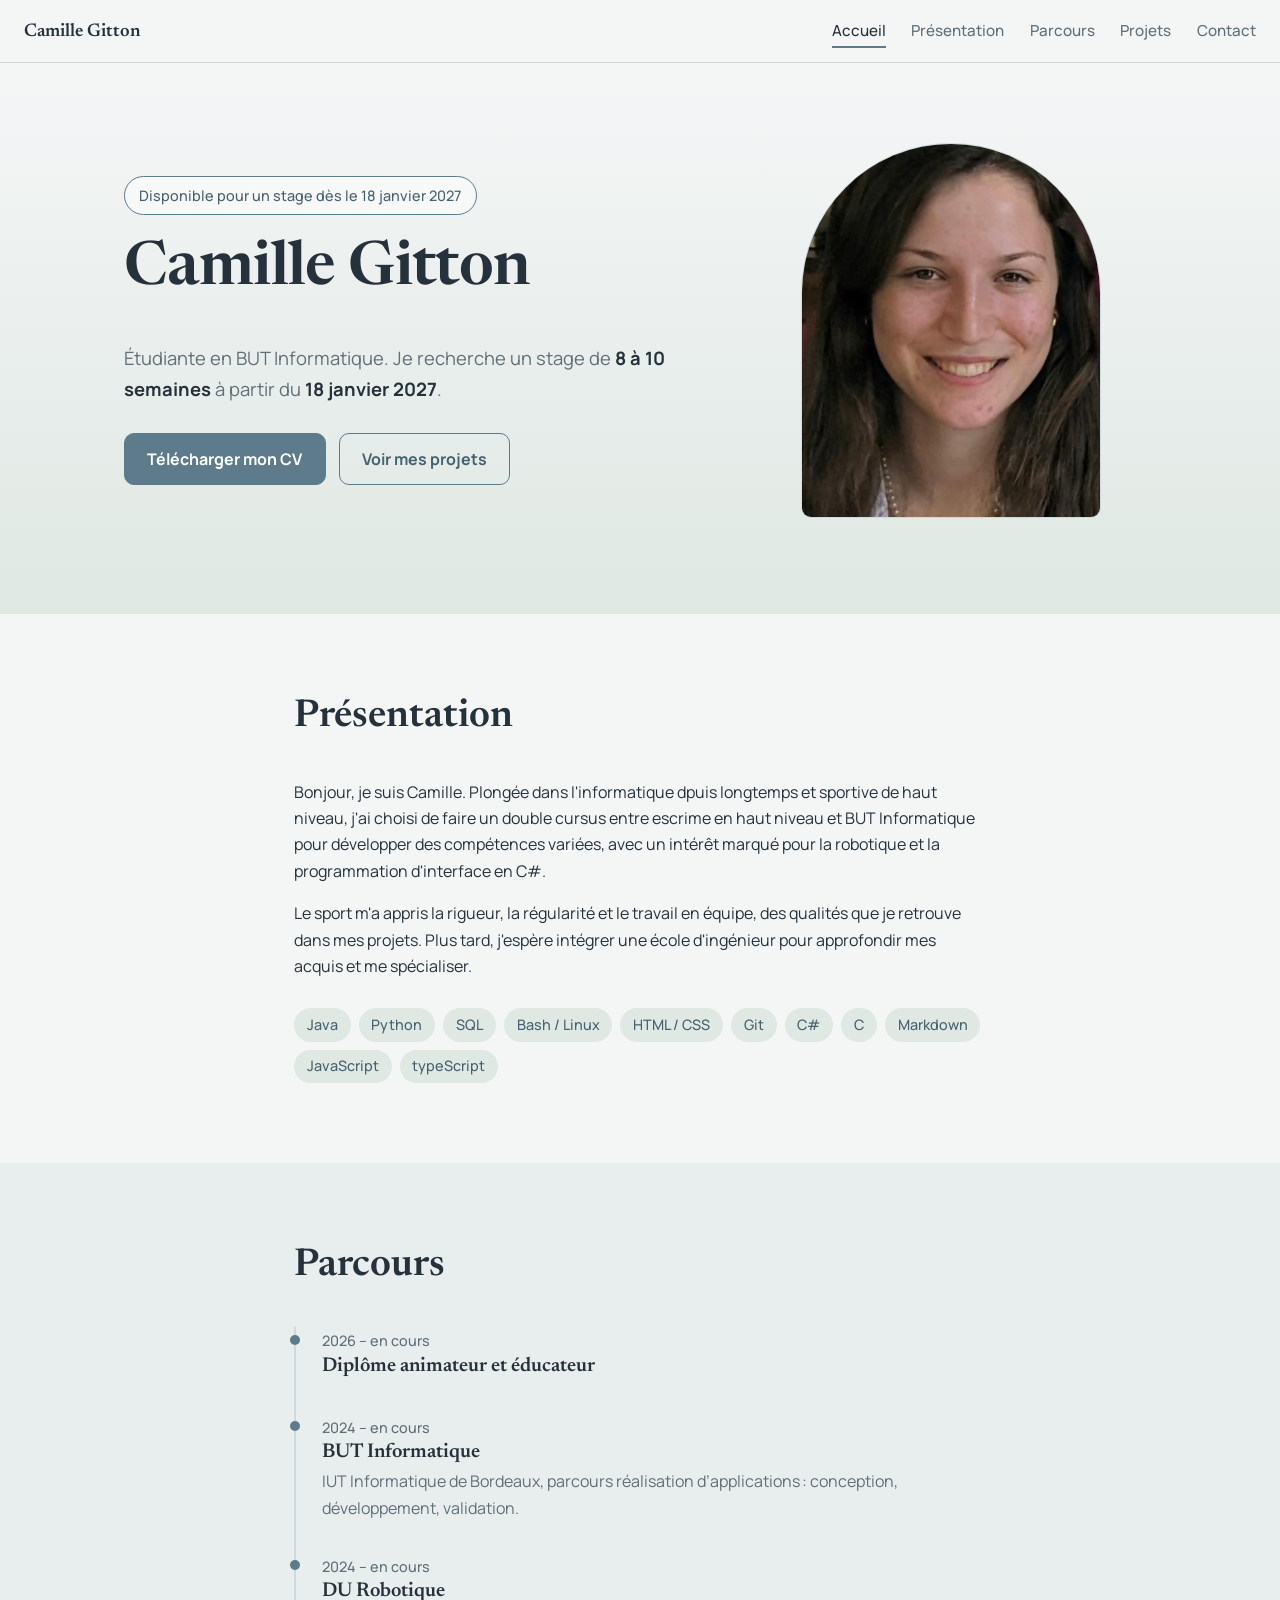
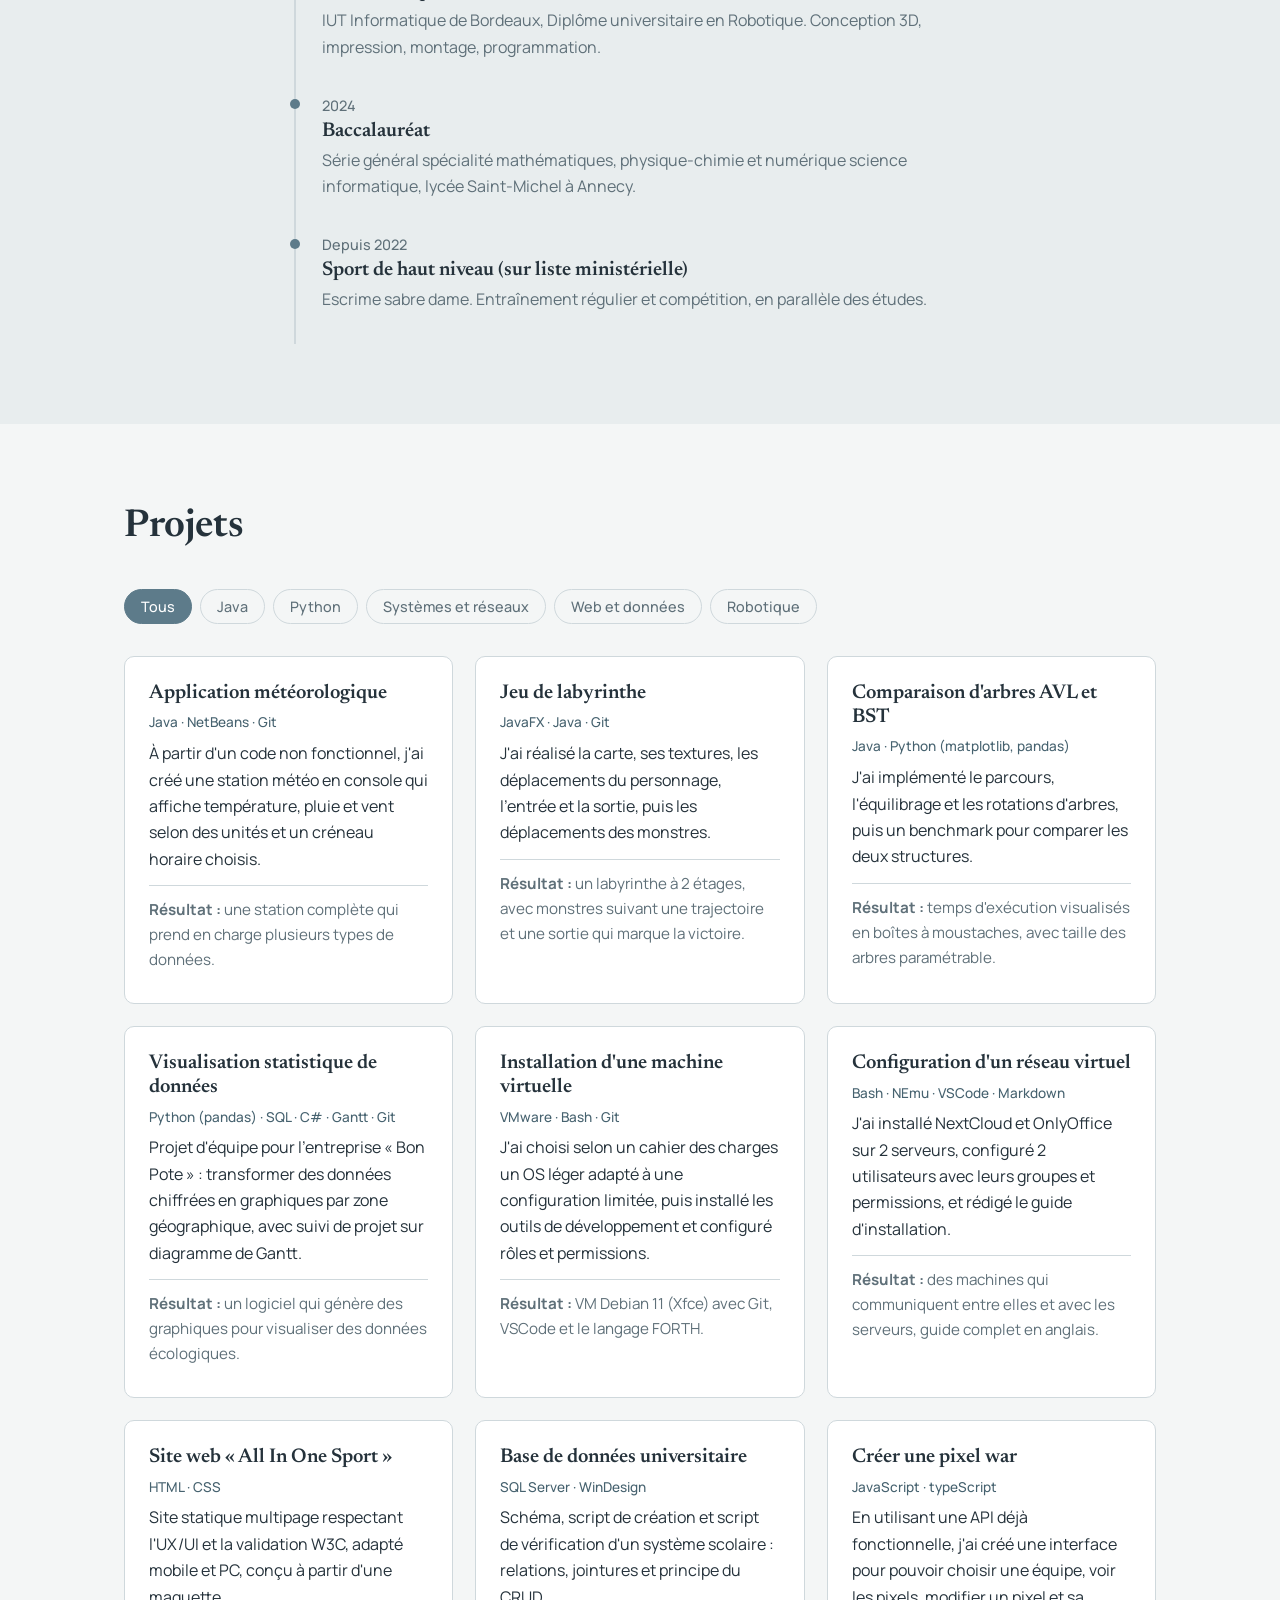
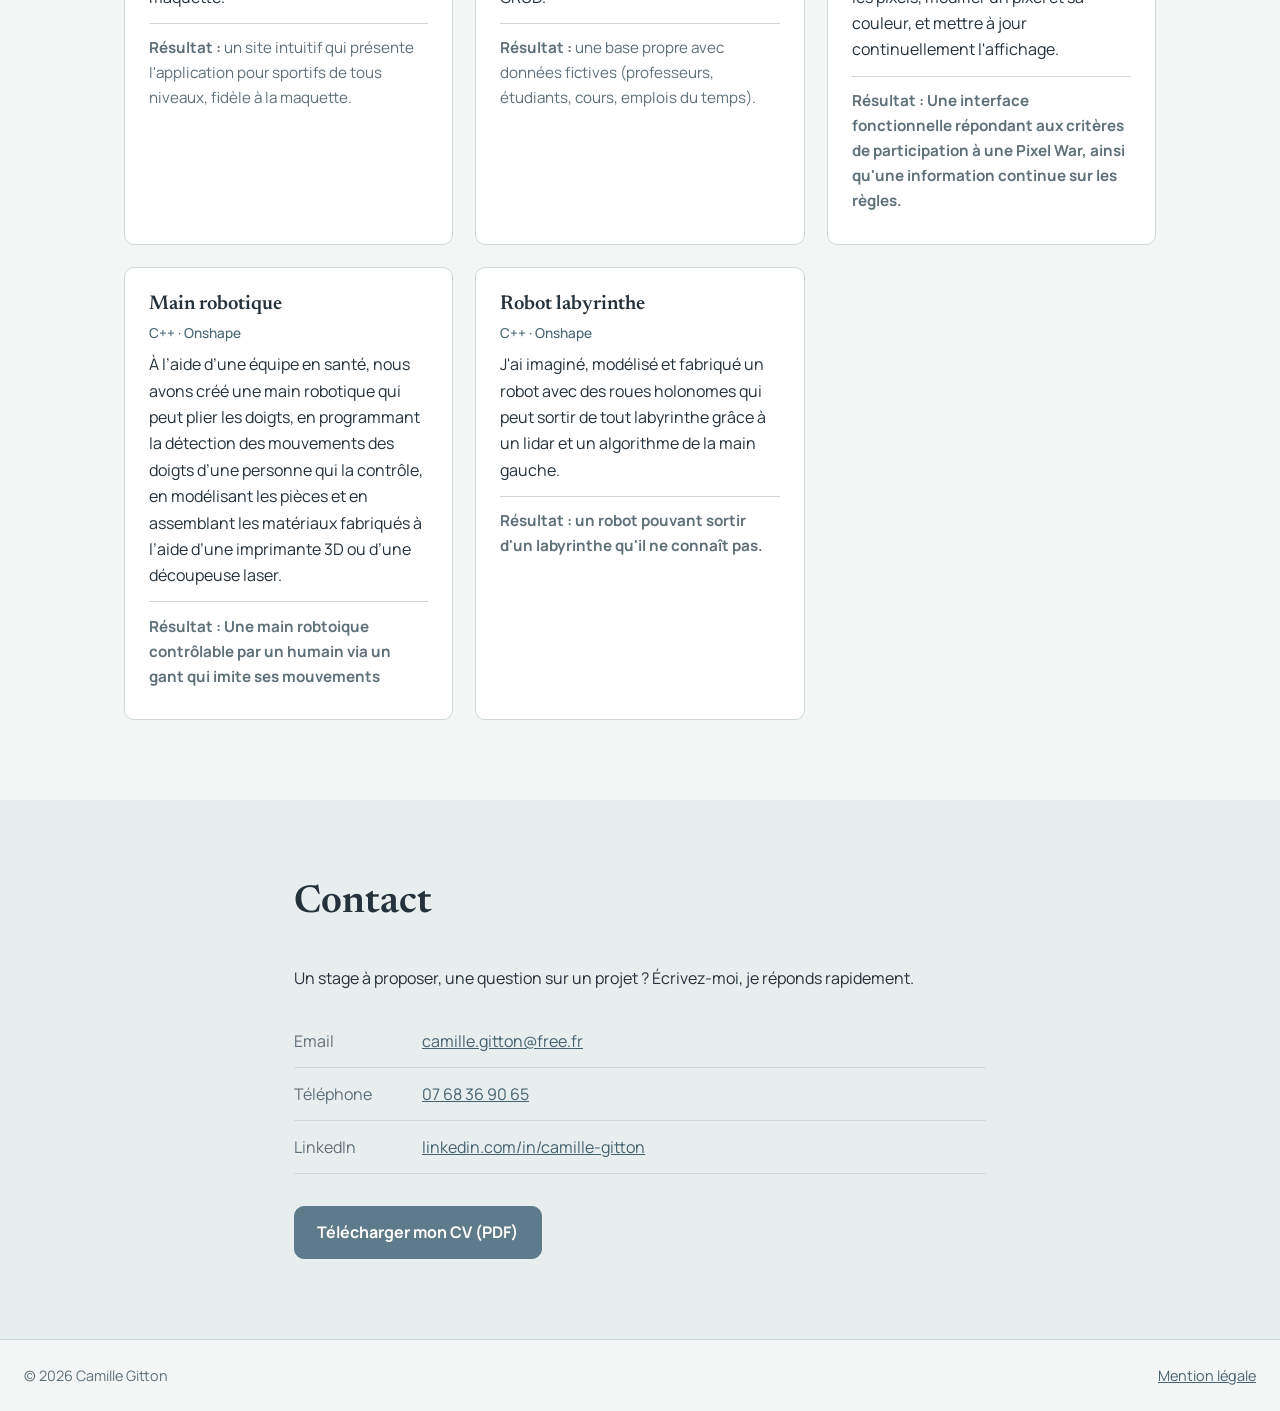
==== commit 63942009: "feat: text modification and addition of new data" ====
--- a/index.html
+++ b/index.html
@@ -45,10 +45,10 @@
 <section id="presentation" class="section">
   <div class="wrap narrow">
     <h2>Présentation</h2>
-    <p>Bonjour, je suis Camille. Passionnée d'informatique depuis l'enfance grâce aux jeux vidéo, et sportive de haut niveau, j'ai choisi le BUT Informatique pour développer des compétences variées, avec un intérêt marqué pour les systèmes et réseaux.</p>
-    <p>Le sport m'a appris la rigueur, la régularité et le travail en équipe, des qualités que je retrouve dans mes projets. Plus tard, j'espère intégrer une école d'ingénieur pour approfondir mes acquis.</p>
+    <p>Bonjour, je suis Camille. Plongée dans l'informatique dpuis longtemps et sportive de haut niveau, j'ai choisi de faire un double cursus entre escrime en haut niveau et BUT Informatique pour développer des compétences variées, avec un intérêt marqué pour la robotique et la programmation d'interface en C#.</p>
+    <p>Le sport m'a appris la rigueur, la régularité et le travail en équipe, des qualités que je retrouve dans mes projets. Plus tard, j'espère intégrer une école d'ingénieur pour approfondir mes acquis et me spécialiser.</p>
     <ul class="chips" aria-label="Compétences">
-      <li>Java</li><li>Python</li><li>SQL</li><li>Bash / Linux</li><li>HTML / CSS</li><li>Git</li><li>C#</li><li>C</li><li>Markdown</li>
+      <li>Java</li><li>Python</li><li>SQL</li><li>Bash / Linux</li><li>HTML / CSS</li><li>Git</li><li>C#</li><li>C</li><li>Markdown</li><li>JavaScript</li><li>typeScript</li>
     </ul>
   </div>
 </section>
@@ -57,9 +57,9 @@
   <div class="wrap narrow">
     <h2>Parcours</h2>
     <ol class="timeline">
-      <li><time>2026 – 2027</time><h3>Diplôme animateur et éducateur</h3><p></p></li>
-      <li><time>2024 – 2027</time><h3>BUT Informatique</h3><p>IUT Informatique de Bordeaux, parcours réalisation d’applications : conception, développement, validation.</p></li>
-      <li><time>2024 – 2027</time><h3>DU Robotique</h3><p>IUT Informatique de Bordeaux, Diplôme universitaire en Robotique. Conception 3D, impression, montage, programmation.</p></li>
+      <li><time>2026 – en cours</time><h3>Diplôme animateur et éducateur</h3><p></p></li>
+      <li><time>2024 – en cours</time><h3>BUT Informatique</h3><p>IUT Informatique de Bordeaux, parcours réalisation d’applications : conception, développement, validation.</p></li>
+      <li><time>2024 – en cours</time><h3>DU Robotique</h3><p>IUT Informatique de Bordeaux, Diplôme universitaire en Robotique. Conception 3D, impression, montage, programmation.</p></li>
       <li><time>2024</time><h3>Baccalauréat</h3><p>Série général spécialité mathématiques, physique-chimie et numérique science informatique, lycée Saint-Michel à Annecy.</p></li>
       <li><time>Depuis 2022</time><h3>Sport de haut niveau (sur liste ministérielle)</h3><p>Escrime sabre dame. Entraînement régulier et compétition, en parallèle des études.</p></li>
     </ol>
@@ -75,6 +75,7 @@
       <button data-f="python">Python</button>
       <button data-f="sys">Systèmes et réseaux</button>
       <button data-f="web">Web et données</button>
+      <button data-f="rob">Robotique</button>
     </div>
     <div class="grid">
       <article class="card" data-t="java">
@@ -104,7 +105,7 @@
       <article class="card" data-t="sys">
         <h3>Installation d'une machine virtuelle</h3>
         <p class="tech">VMware · Bash · Git</p>
-        <p>J'ai choisi un OS léger adapté à une configuration limitée, puis installé les outils de développement et configuré rôles et permissions.</p>
+        <p>J'ai choisi selon un cahier des charges un OS léger adapté à une configuration limitée, puis installé les outils de développement et configuré rôles et permissions.</p>
         <p class="res"><b>Résultat :</b> VM Debian 11 (Xfce) avec Git, VSCode et le langage FORTH.</p>
       </article>
       <article class="card" data-t="sys">
@@ -124,6 +125,24 @@
         <p class="tech">SQL Server · WinDesign</p>
         <p>Schéma, script de création et script de vérification d'un système scolaire : relations, jointures et principe du CRUD.</p>
         <p class="res"><b>Résultat :</b> une base propre avec données fictives (professeurs, étudiants, cours, emplois du temps).</p>
+      </article>
+      <article class="card" data-t="web">
+        <h3>Créer une pixel war</h3>
+        <p class="tech">JavaScript · typeScript </p>
+        <p>En utilisant une API déjà fonctionnelle, j'ai créé une interface pour pouvoir choisir une équipe, voir les pixels, modifier un pixel et sa couleur, et mettre à jour continuellement l'affichage.</p>
+        <p class="res"><b>Résultat : Une interface fonctionnelle répondant aux critères de participation à une Pixel War, ainsi qu'une information continue sur les règles.</b></p>
+      </article>
+      <article class="card" data-t="rob">
+        <h3>Main robotique</h3>
+        <p class="tech">C++ · Onshape</p>
+        <p>À l’aide d’une équipe en santé, nous avons créé une main robotique qui peut plier les doigts, en programmant la détection des mouvements des doigts d’une personne qui la contrôle, en modélisant les pièces et en assemblant les matériaux fabriqués à l’aide d’une imprimante 3D ou d’une découpeuse laser.</p>
+        <p class="res"><b>Résultat : Une main robtoique contrôlable par un humain via un gant qui imite ses mouvements</b></p>
+      </article>
+      <article class="card" data-t="rob">
+        <h3>Robot labyrinthe</h3>
+        <p class="tech">C++ · Onshape </p>
+        <p>J'ai imaginé, modélisé et fabriqué un robot avec des roues holonomes qui peut sortir de tout labyrinthe grâce à un lidar et un algorithme de la main gauche. </p>
+        <p class="res"><b>Résultat : un robot pouvant sortir d'un labyrinthe qu'il ne connaît pas.</b></p>
       </article>
     </div>
   </div>
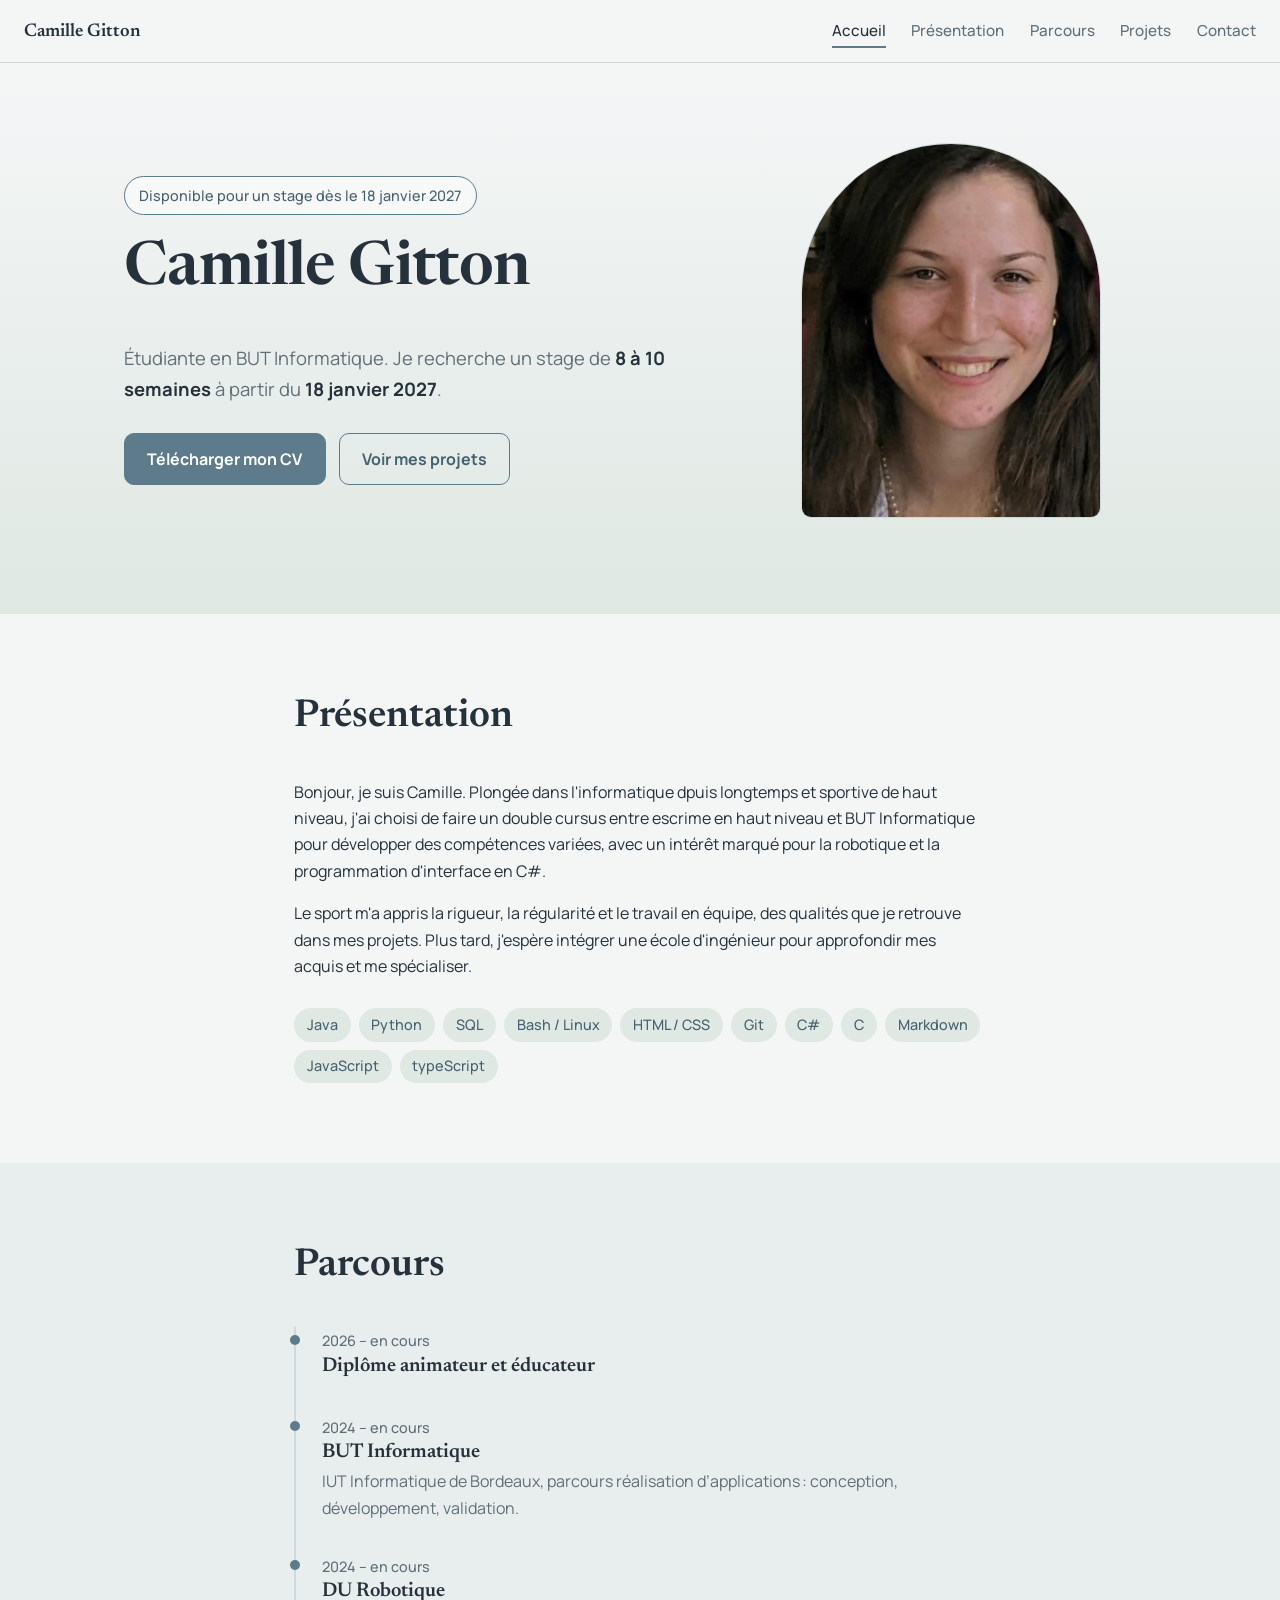
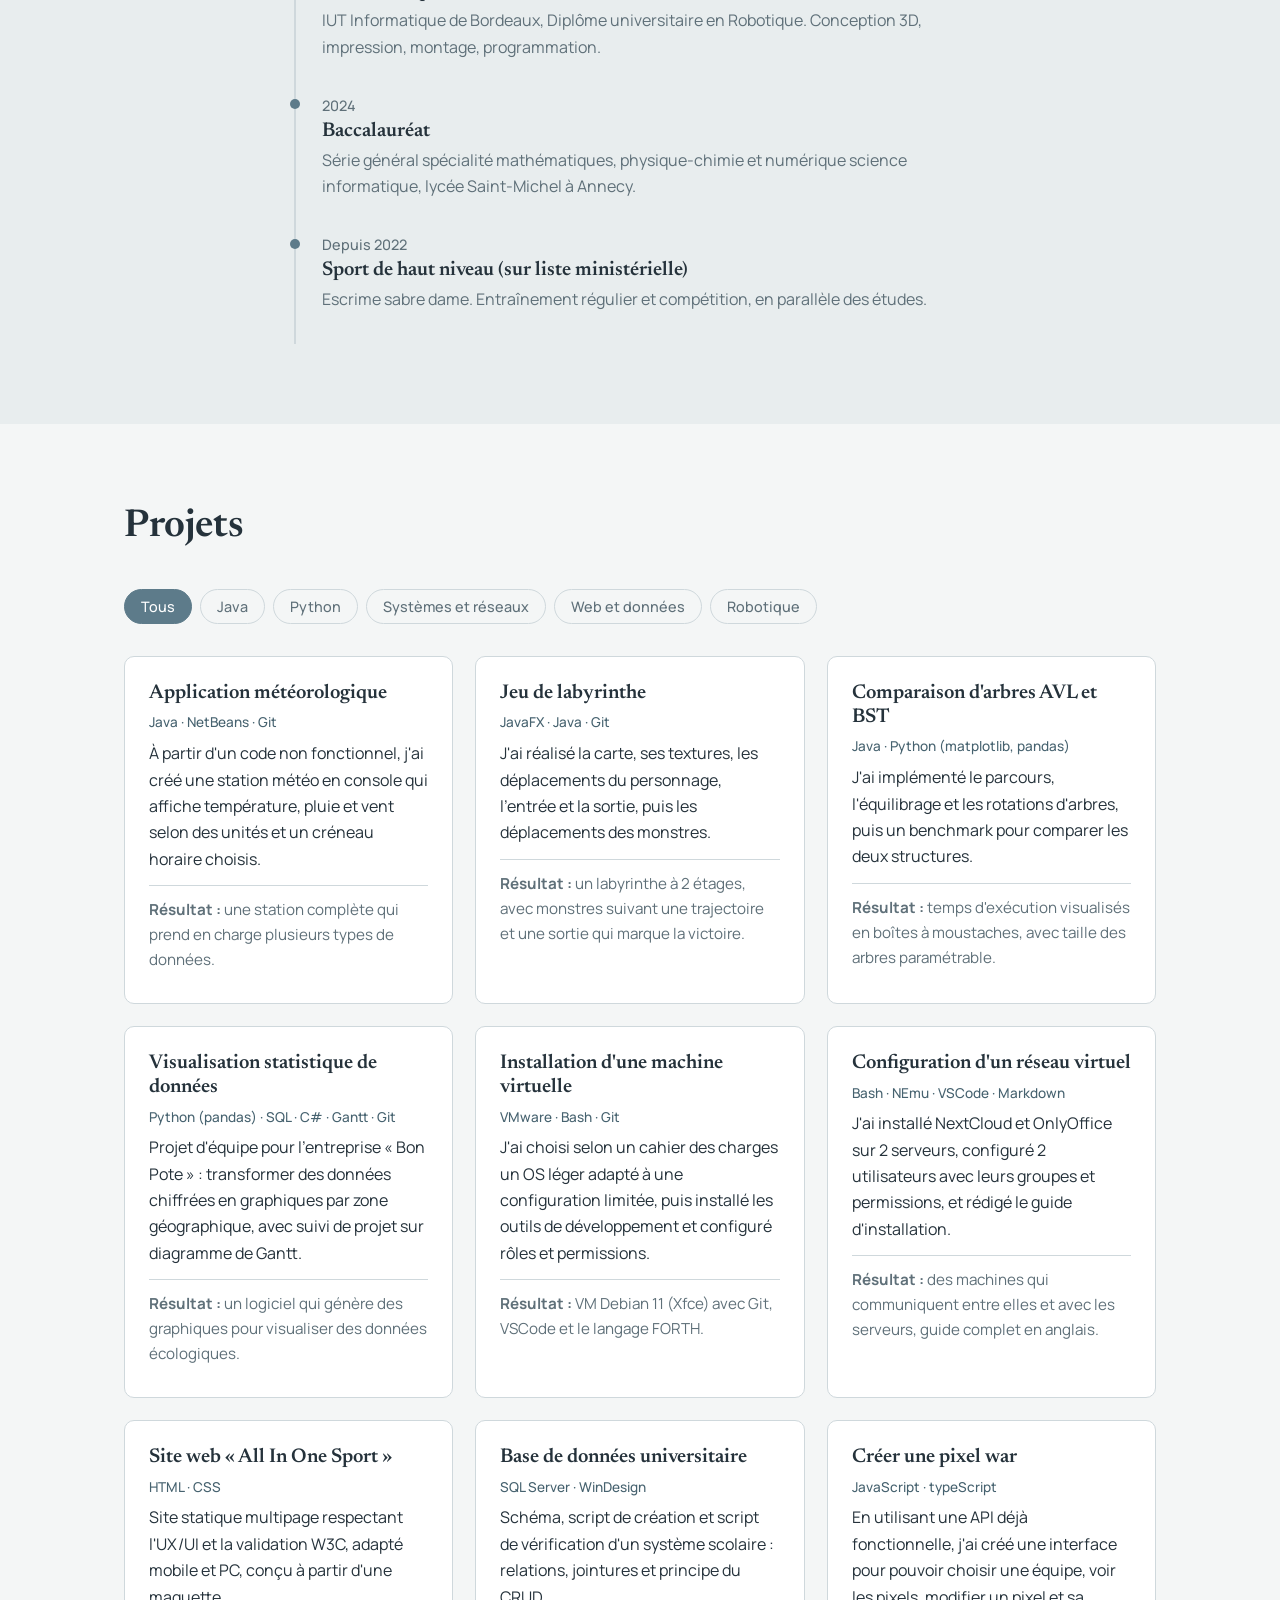
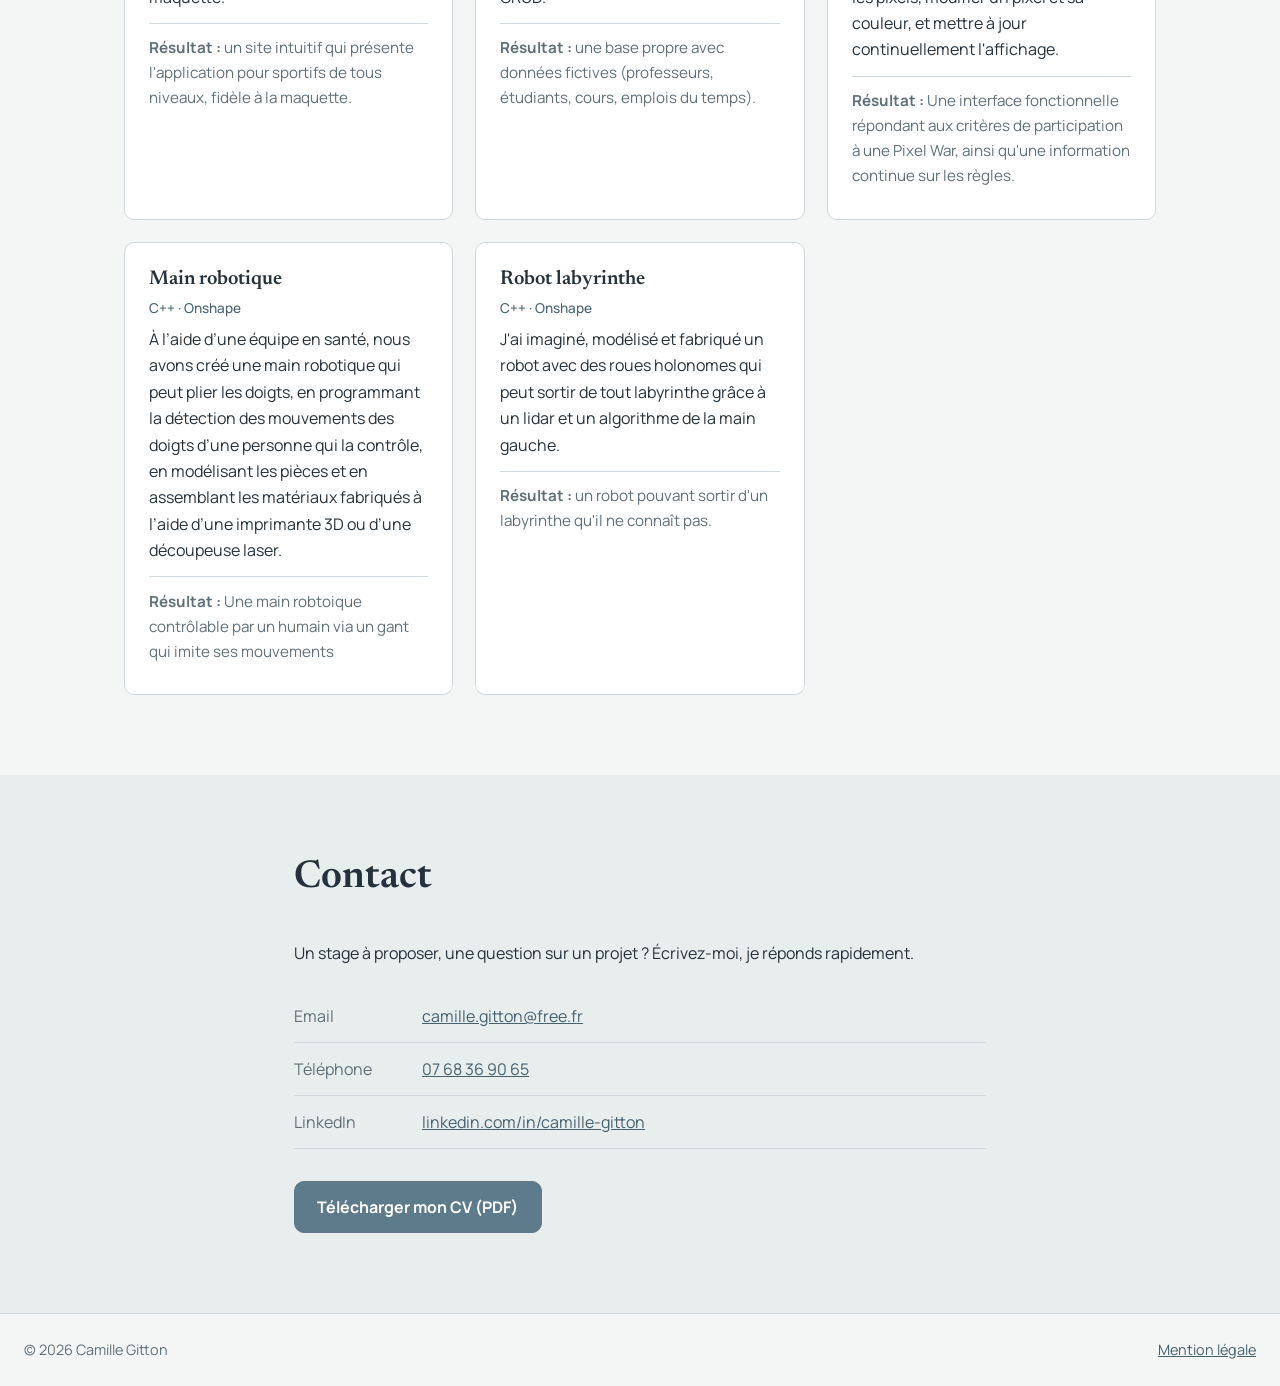
==== commit 706c1672: "fix: display result" ====
--- a/index.html
+++ b/index.html
@@ -130,19 +130,19 @@
         <h3>Créer une pixel war</h3>
         <p class="tech">JavaScript · typeScript </p>
         <p>En utilisant une API déjà fonctionnelle, j'ai créé une interface pour pouvoir choisir une équipe, voir les pixels, modifier un pixel et sa couleur, et mettre à jour continuellement l'affichage.</p>
-        <p class="res"><b>Résultat : Une interface fonctionnelle répondant aux critères de participation à une Pixel War, ainsi qu'une information continue sur les règles.</b></p>
+        <p class="res"><b>Résultat :</b> Une interface fonctionnelle répondant aux critères de participation à une Pixel War, ainsi qu'une information continue sur les règles.</b></p>
       </article>
       <article class="card" data-t="rob">
         <h3>Main robotique</h3>
         <p class="tech">C++ · Onshape</p>
         <p>À l’aide d’une équipe en santé, nous avons créé une main robotique qui peut plier les doigts, en programmant la détection des mouvements des doigts d’une personne qui la contrôle, en modélisant les pièces et en assemblant les matériaux fabriqués à l’aide d’une imprimante 3D ou d’une découpeuse laser.</p>
-        <p class="res"><b>Résultat : Une main robtoique contrôlable par un humain via un gant qui imite ses mouvements</b></p>
+        <p class="res"><b>Résultat :</b> Une main robtoique contrôlable par un humain via un gant qui imite ses mouvements</b></p>
       </article>
       <article class="card" data-t="rob">
         <h3>Robot labyrinthe</h3>
         <p class="tech">C++ · Onshape </p>
         <p>J'ai imaginé, modélisé et fabriqué un robot avec des roues holonomes qui peut sortir de tout labyrinthe grâce à un lidar et un algorithme de la main gauche. </p>
-        <p class="res"><b>Résultat : un robot pouvant sortir d'un labyrinthe qu'il ne connaît pas.</b></p>
+        <p class="res"><b>Résultat :</b> un robot pouvant sortir d'un labyrinthe qu'il ne connaît pas.</b></p>
       </article>
     </div>
   </div>
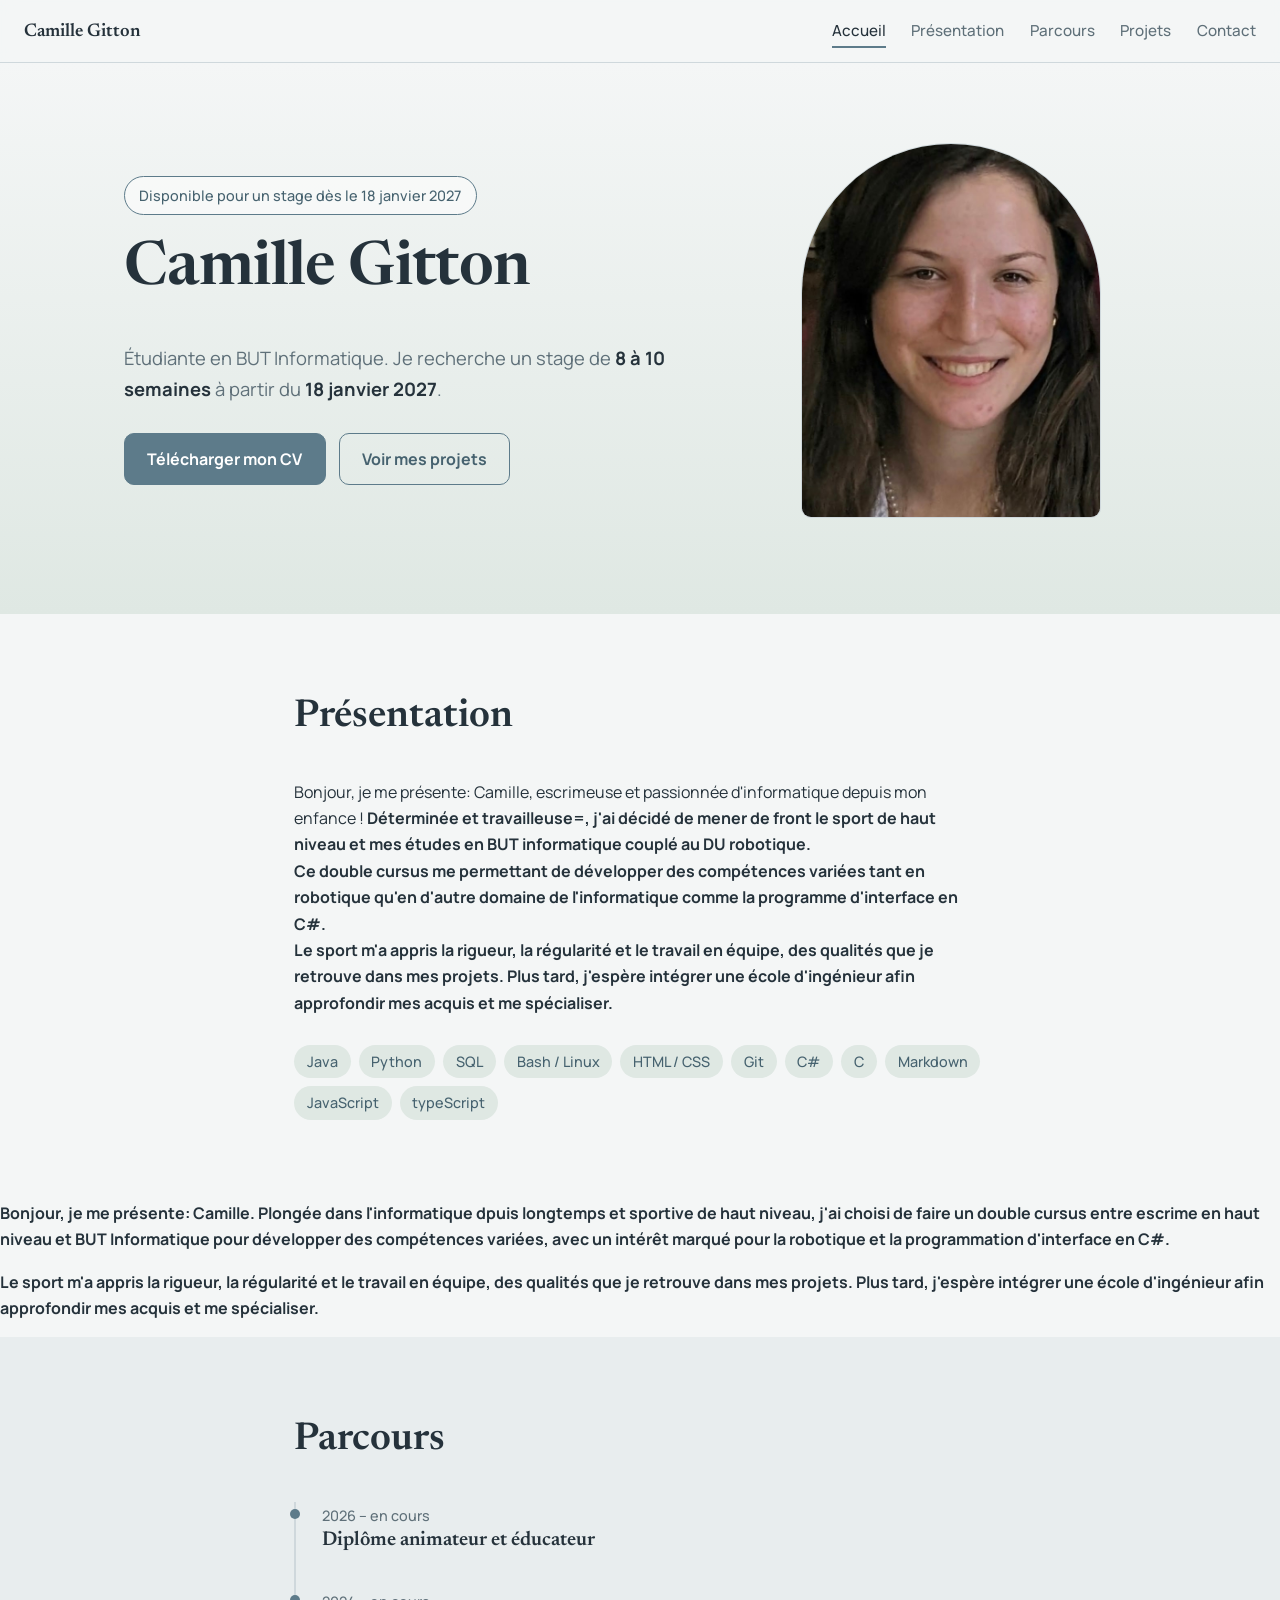
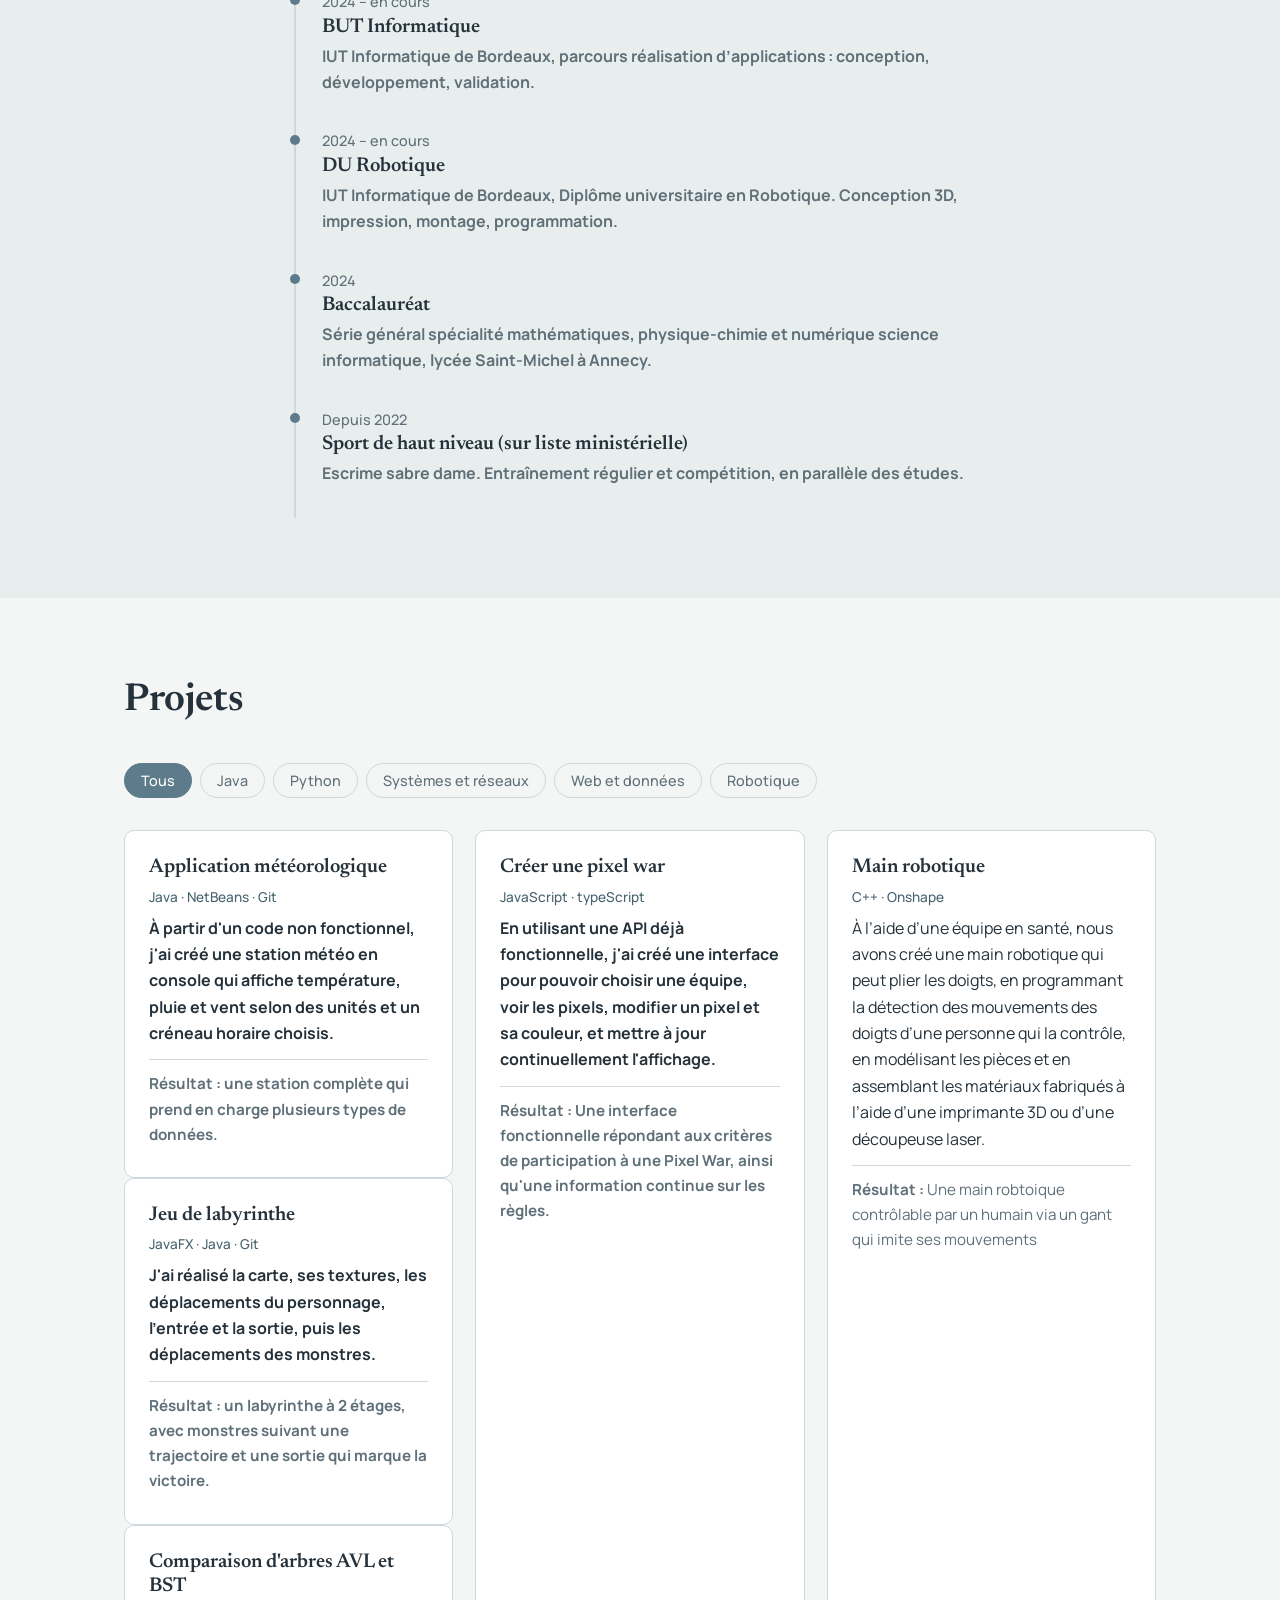
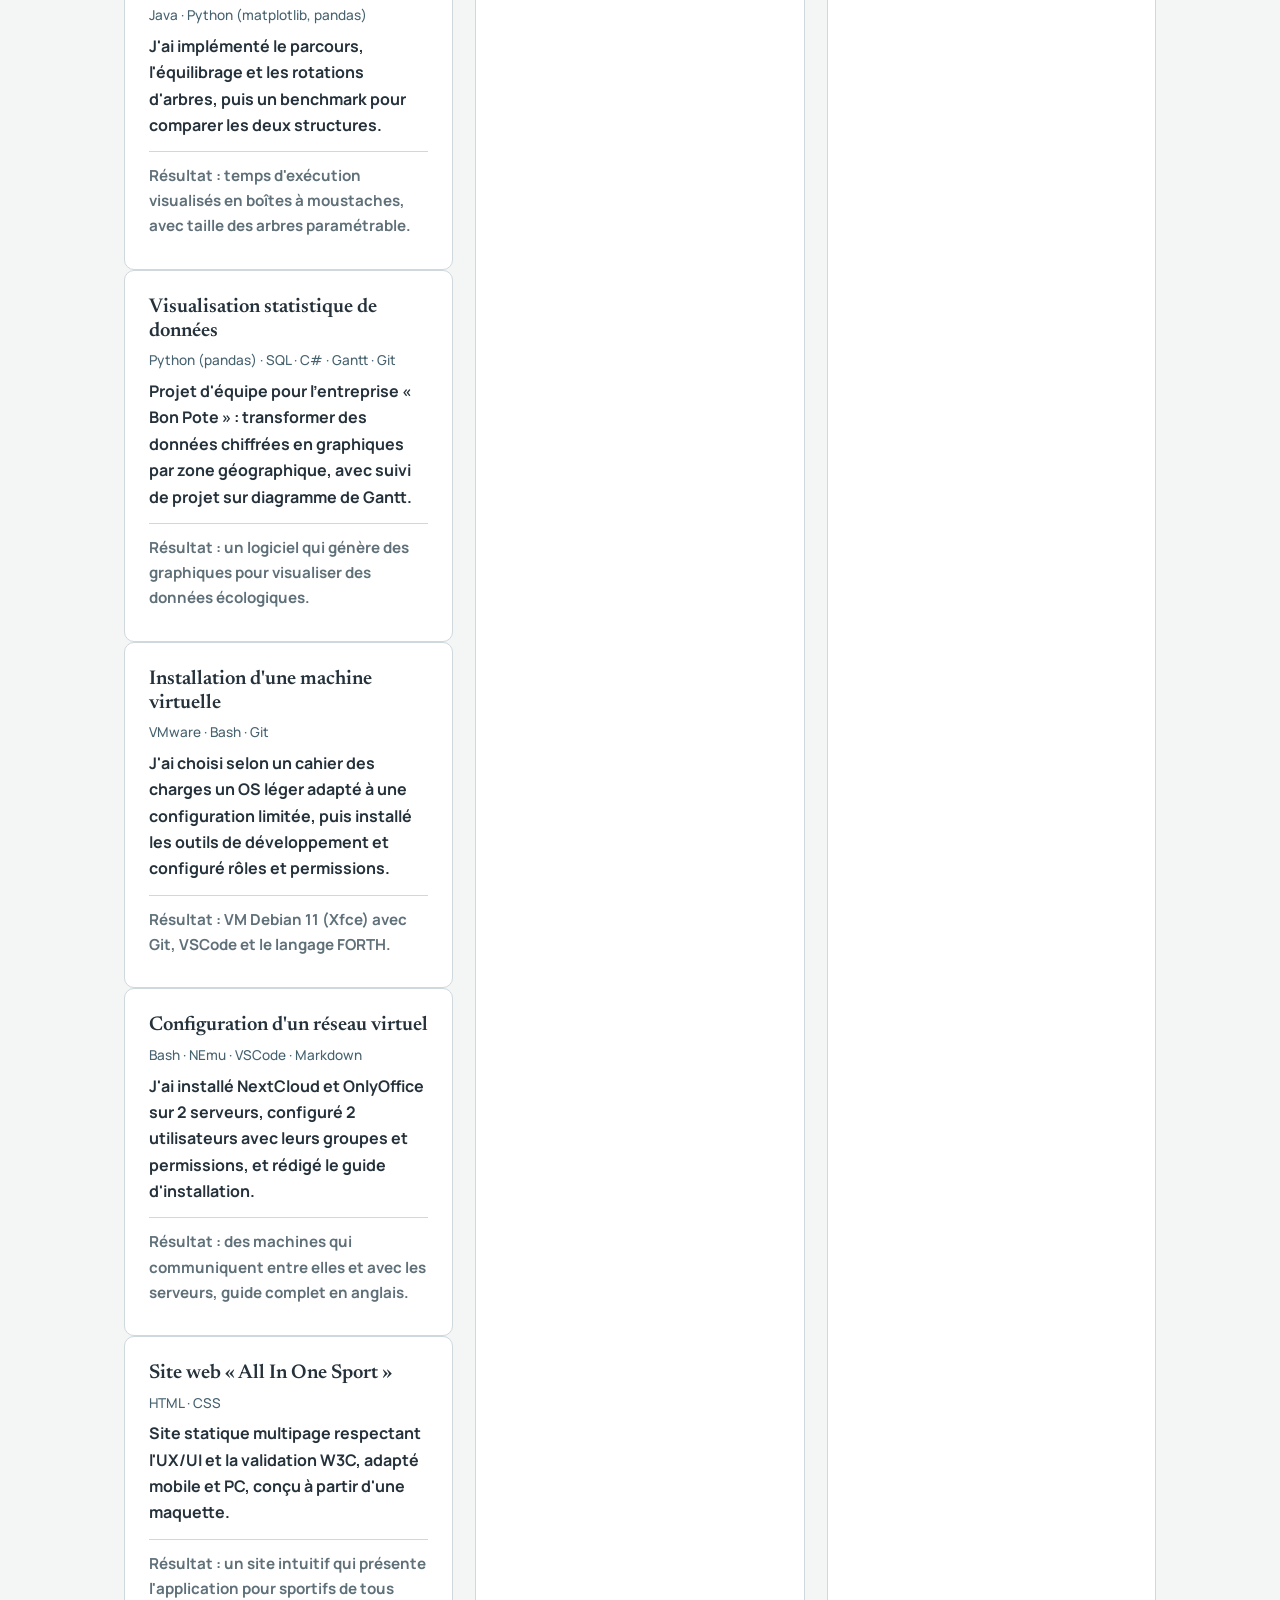
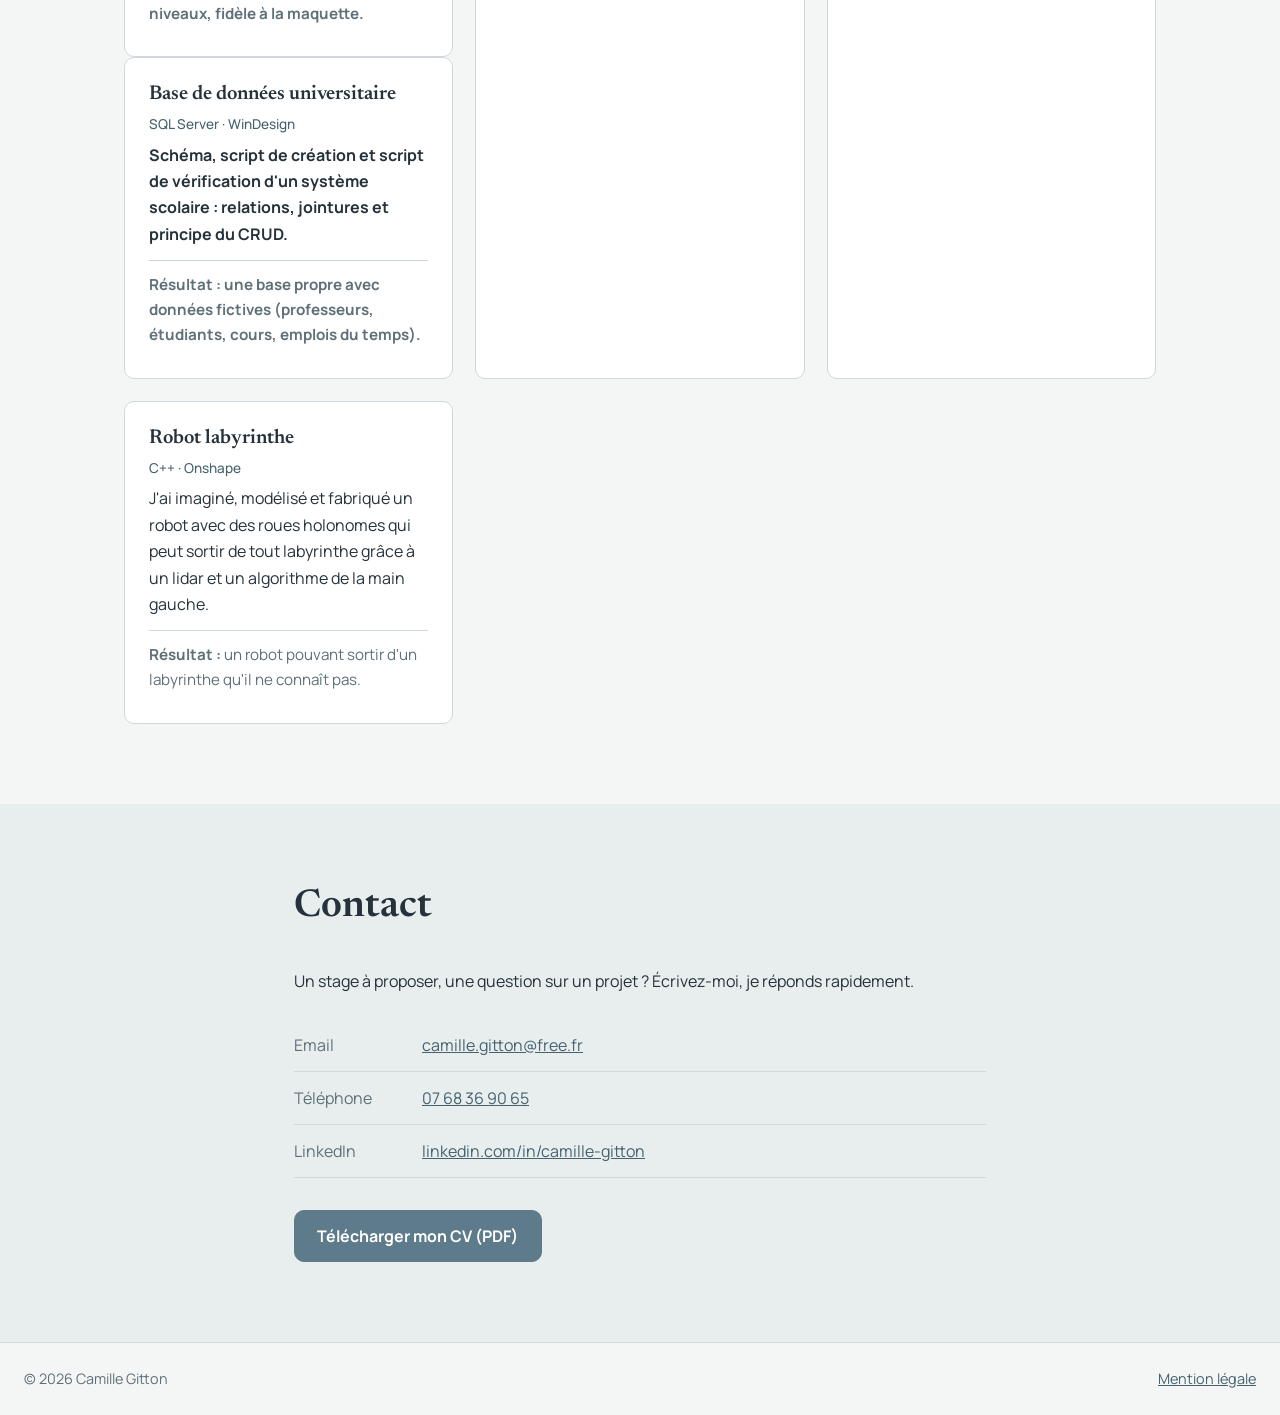
==== commit 4399c5fe: "feat: reformulation presentation" ====
--- a/index.html
+++ b/index.html
@@ -45,13 +45,18 @@
 <section id="presentation" class="section">
   <div class="wrap narrow">
     <h2>Présentation</h2>
-    <p>Bonjour, je suis Camille. Plongée dans l'informatique dpuis longtemps et sportive de haut niveau, j'ai choisi de faire un double cursus entre escrime en haut niveau et BUT Informatique pour développer des compétences variées, avec un intérêt marqué pour la robotique et la programmation d'interface en C#.</p>
-    <p>Le sport m'a appris la rigueur, la régularité et le travail en équipe, des qualités que je retrouve dans mes projets. Plus tard, j'espère intégrer une école d'ingénieur pour approfondir mes acquis et me spécialiser.</p>
+    <p>Bonjour, je me présente: Camille, escrimeuse et passionnée d'informatique depuis mon enfance ! <b> Déterminée et travailleuse=, j'ai décidé de mener de front le sport de haut niveau et mes études en BUT informatique couplé au DU robotique. <br>
+      Ce double cursus me permettant de développer des compétences variées tant en robotique qu'en d'autre domaine de l'informatique comme la programme d'interface en C#.<br>
+      Le sport m'a appris la rigueur, la régularité et le travail en équipe, des qualités que je retrouve dans mes projets. Plus tard, j'espère intégrer une école d'ingénieur afin approfondir mes acquis et me spécialiser.
+    </p>
     <ul class="chips" aria-label="Compétences">
       <li>Java</li><li>Python</li><li>SQL</li><li>Bash / Linux</li><li>HTML / CSS</li><li>Git</li><li>C#</li><li>C</li><li>Markdown</li><li>JavaScript</li><li>typeScript</li>
     </ul>
   </div>
 </section>
+
+Bonjour, je me présente: Camille. Plongée dans l'informatique dpuis longtemps et sportive de haut niveau, j'ai choisi de faire un double cursus entre escrime en haut niveau et BUT Informatique pour développer des compétences variées, avec un intérêt marqué pour la robotique et la programmation d'interface en C#.</p>
+    <p>Le sport m'a appris la rigueur, la régularité et le travail en équipe, des qualités que je retrouve dans mes projets. Plus tard, j'espère intégrer une école d'ingénieur afin approfondir mes acquis et me spécialiser.
 
 <section id="parcours" class="section alt">
   <div class="wrap narrow">
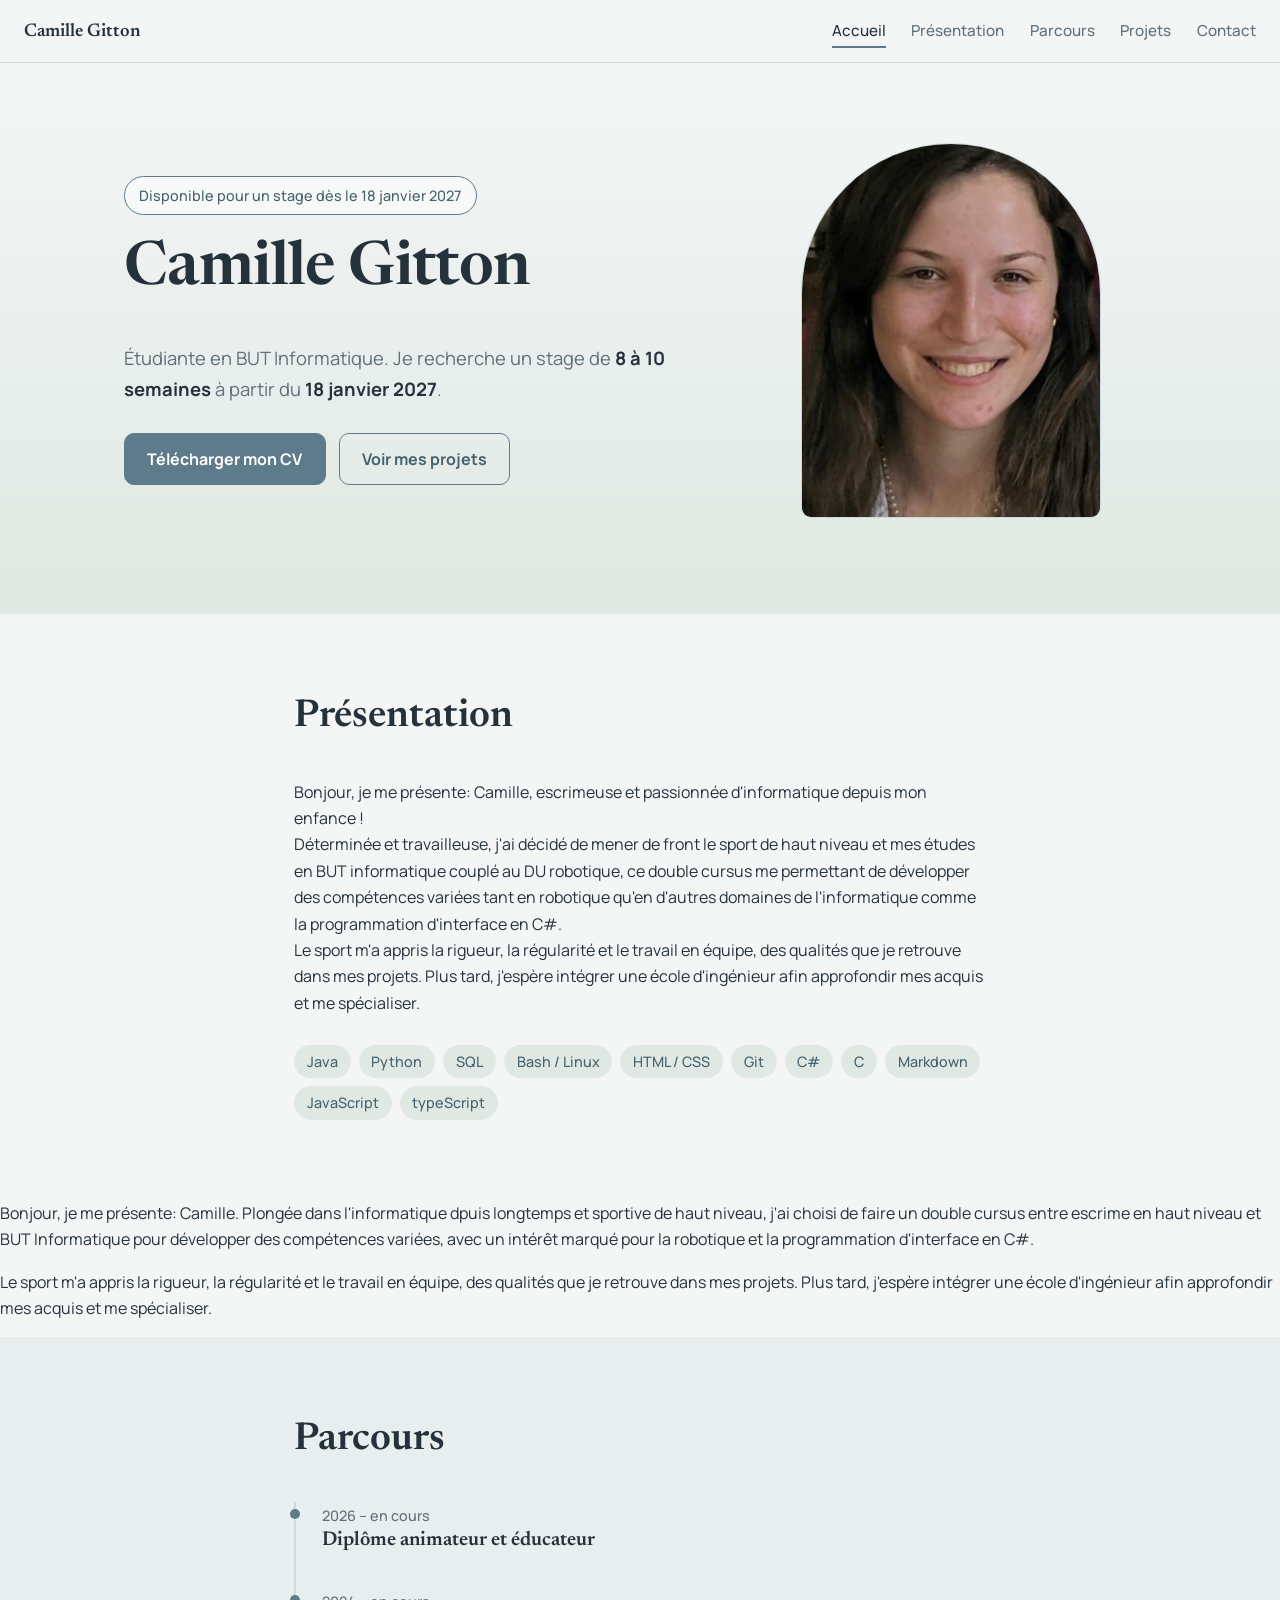
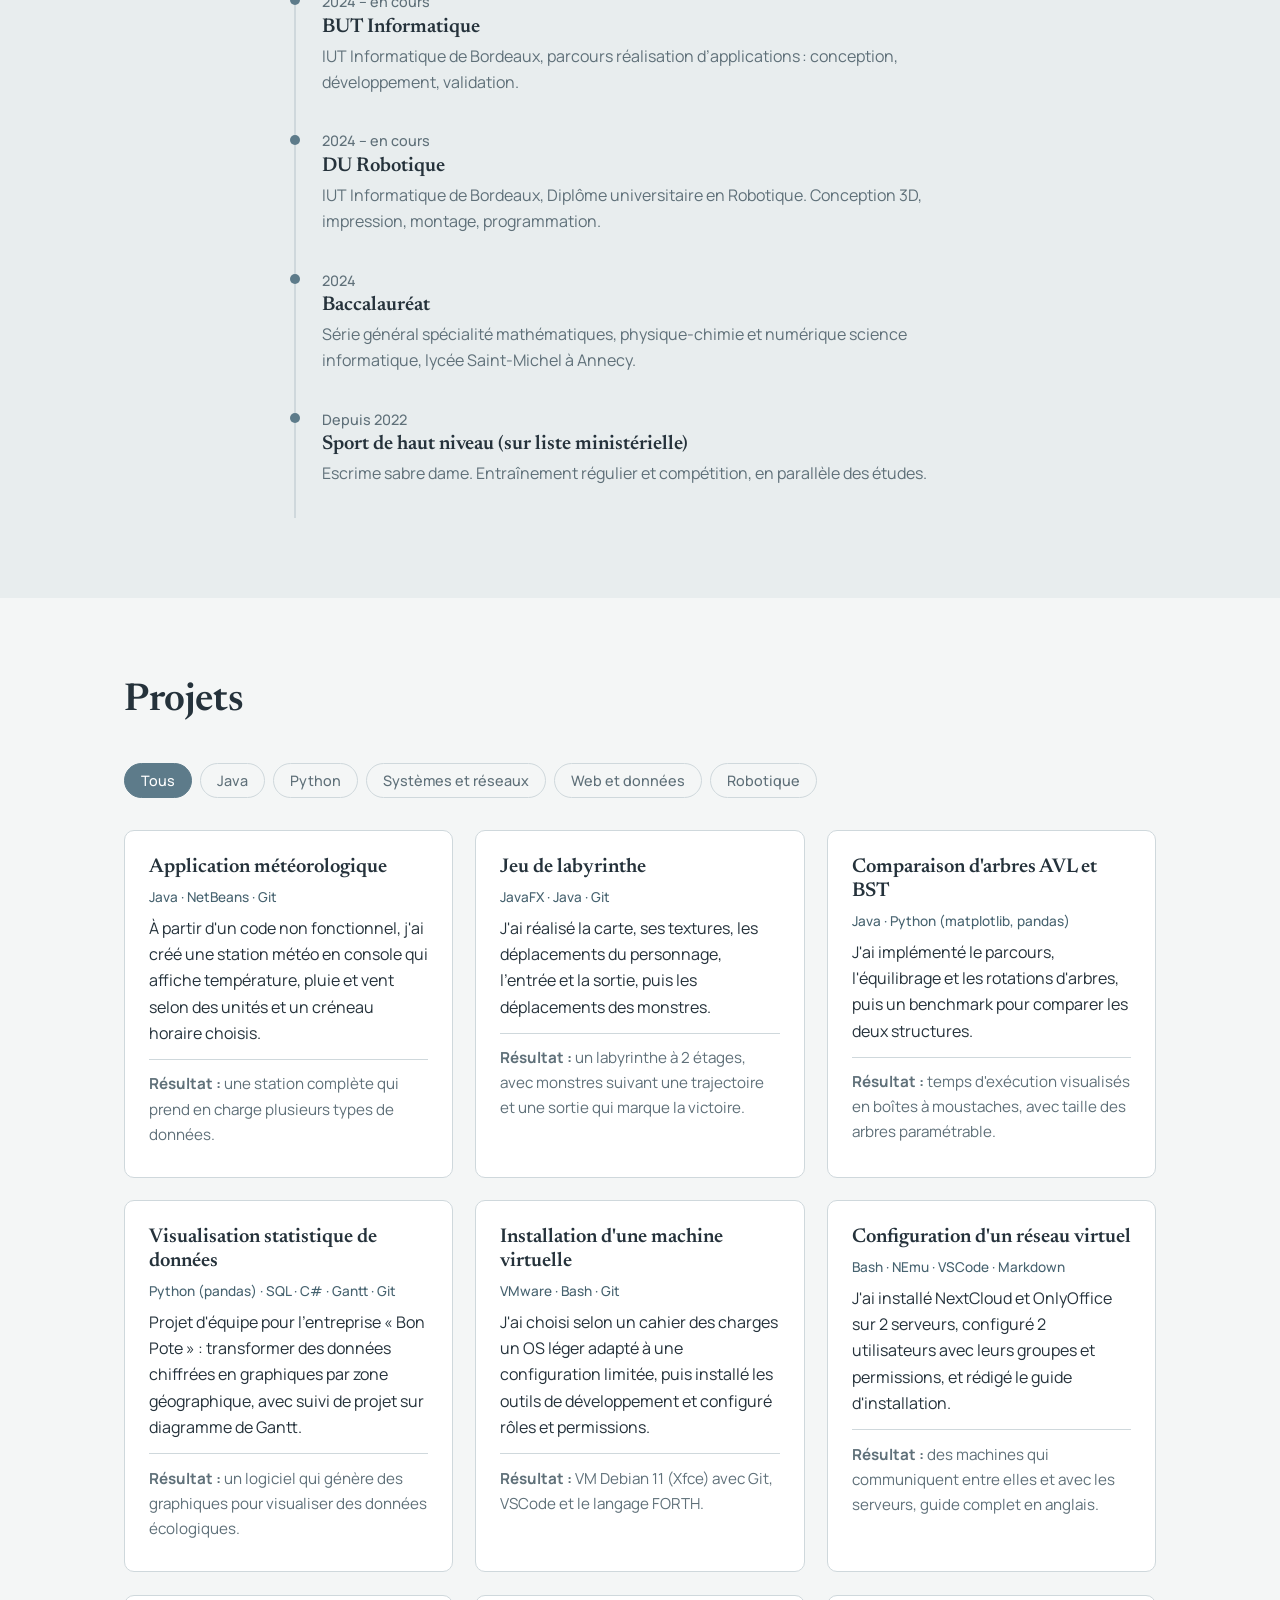
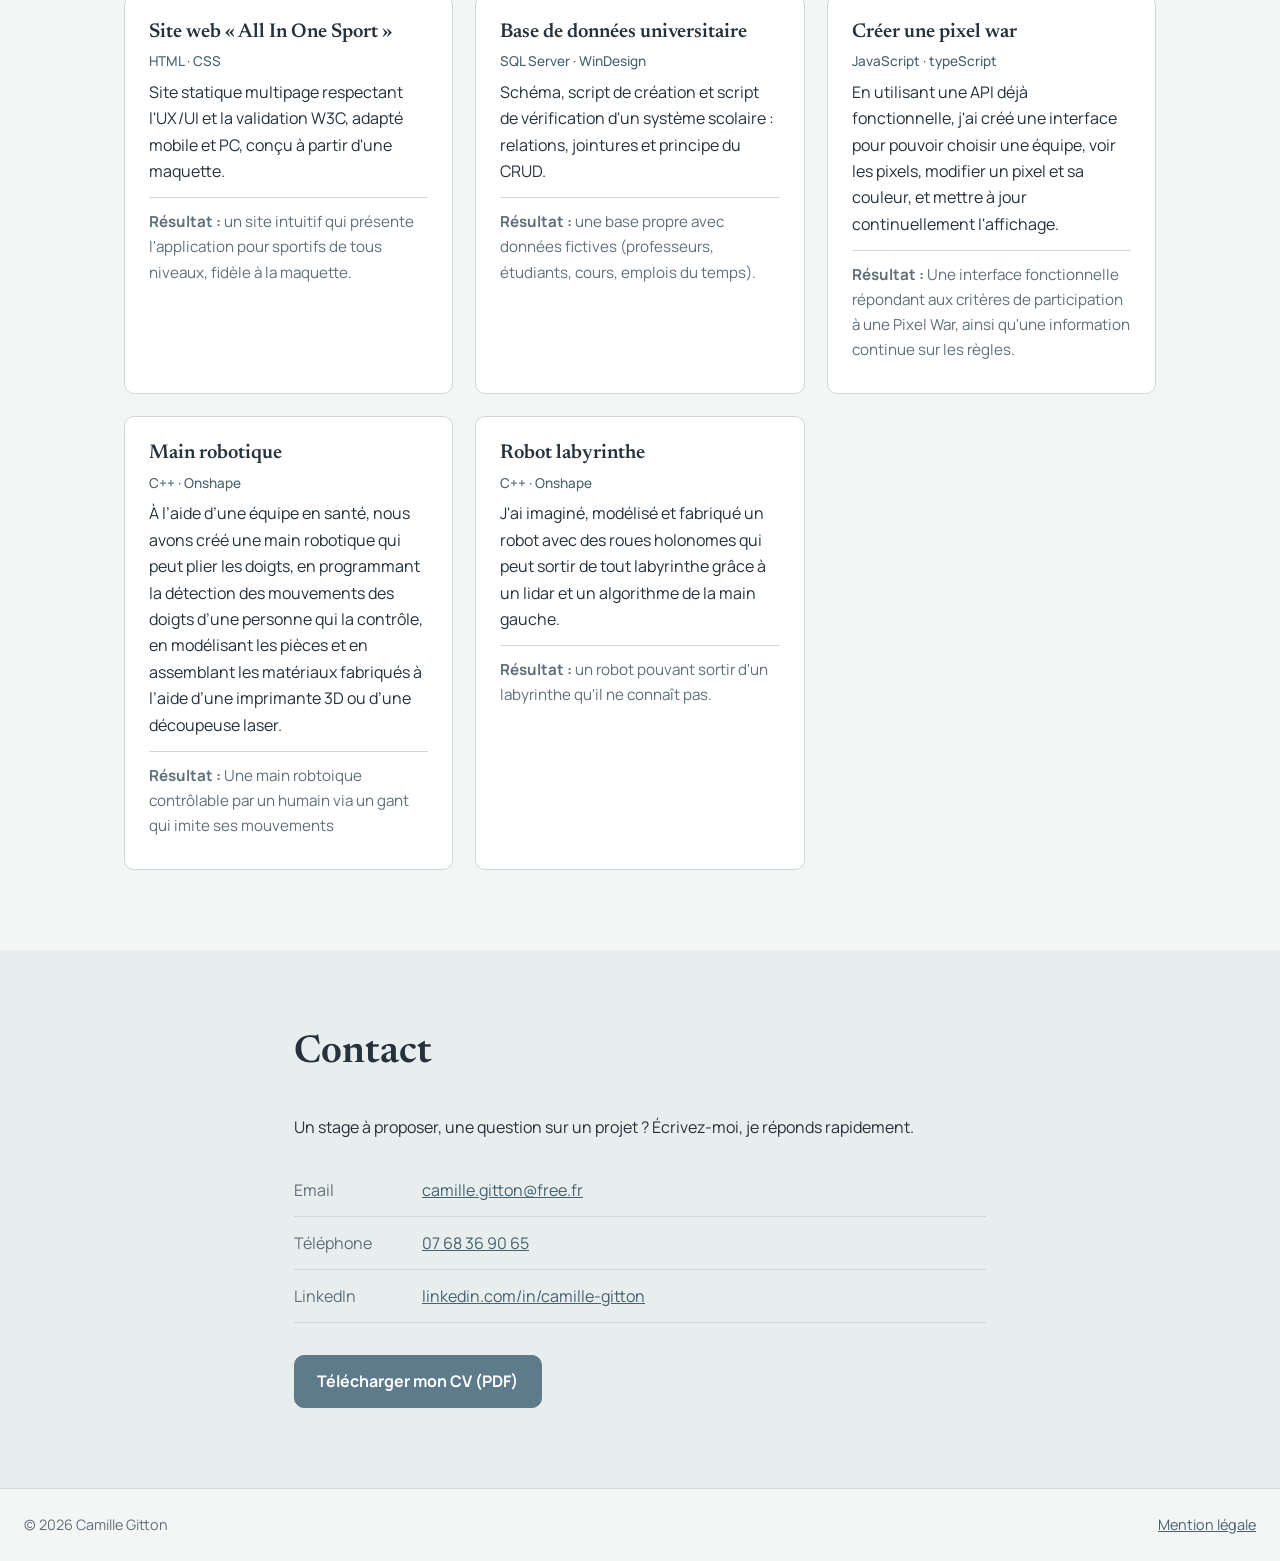
==== commit 0fcd3031: "fix: fixing presentation" ====
--- a/index.html
+++ b/index.html
@@ -45,8 +45,8 @@
 <section id="presentation" class="section">
   <div class="wrap narrow">
     <h2>Présentation</h2>
-    <p>Bonjour, je me présente: Camille, escrimeuse et passionnée d'informatique depuis mon enfance ! <b> Déterminée et travailleuse=, j'ai décidé de mener de front le sport de haut niveau et mes études en BUT informatique couplé au DU robotique. <br>
-      Ce double cursus me permettant de développer des compétences variées tant en robotique qu'en d'autre domaine de l'informatique comme la programme d'interface en C#.<br>
+    <p>Bonjour, je me présente: Camille, escrimeuse et passionnée d'informatique depuis mon enfance ! <br> Déterminée et travailleuse, j'ai décidé de mener de front le sport de haut niveau et mes études en BUT informatique couplé au DU robotique,
+      ce double cursus me permettant de développer des compétences variées tant en robotique qu'en d'autres domaines de l'informatique comme la programmation d'interface en C#.<br>
       Le sport m'a appris la rigueur, la régularité et le travail en équipe, des qualités que je retrouve dans mes projets. Plus tard, j'espère intégrer une école d'ingénieur afin approfondir mes acquis et me spécialiser.
     </p>
     <ul class="chips" aria-label="Compétences">
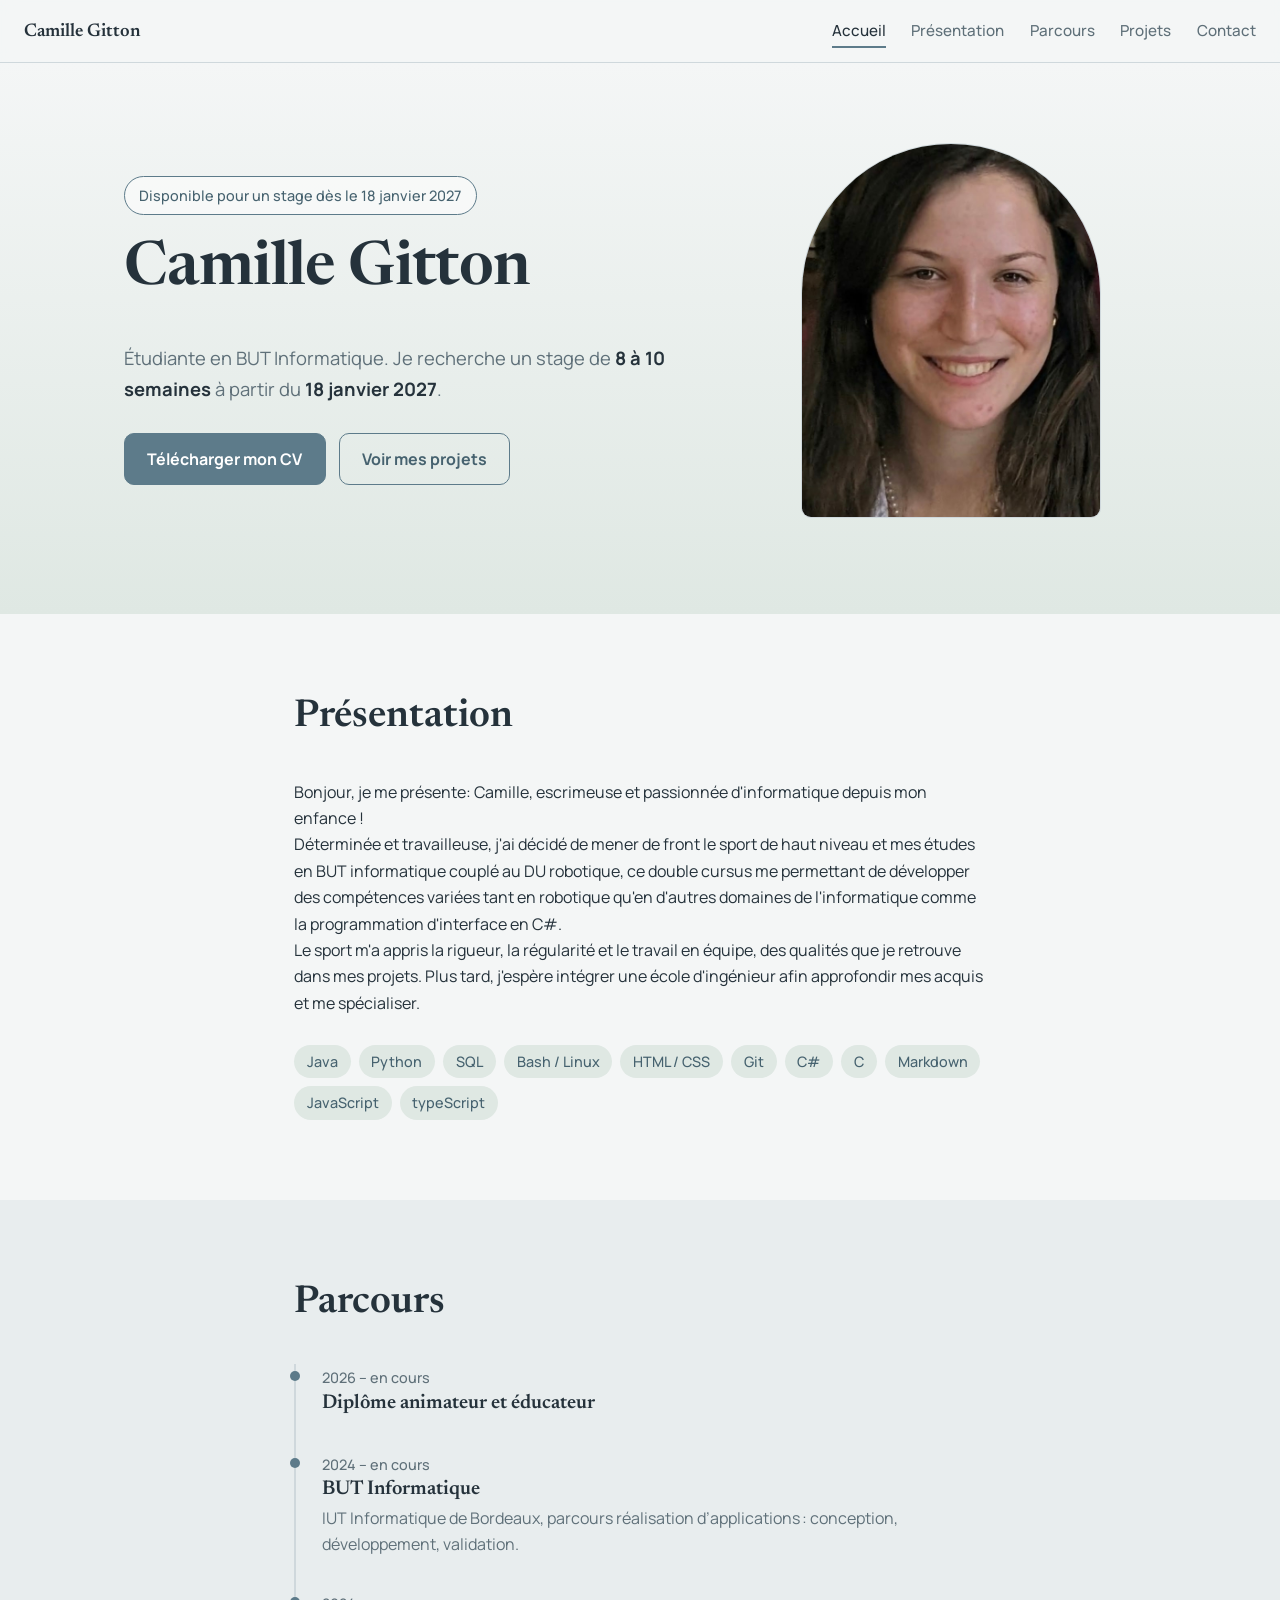
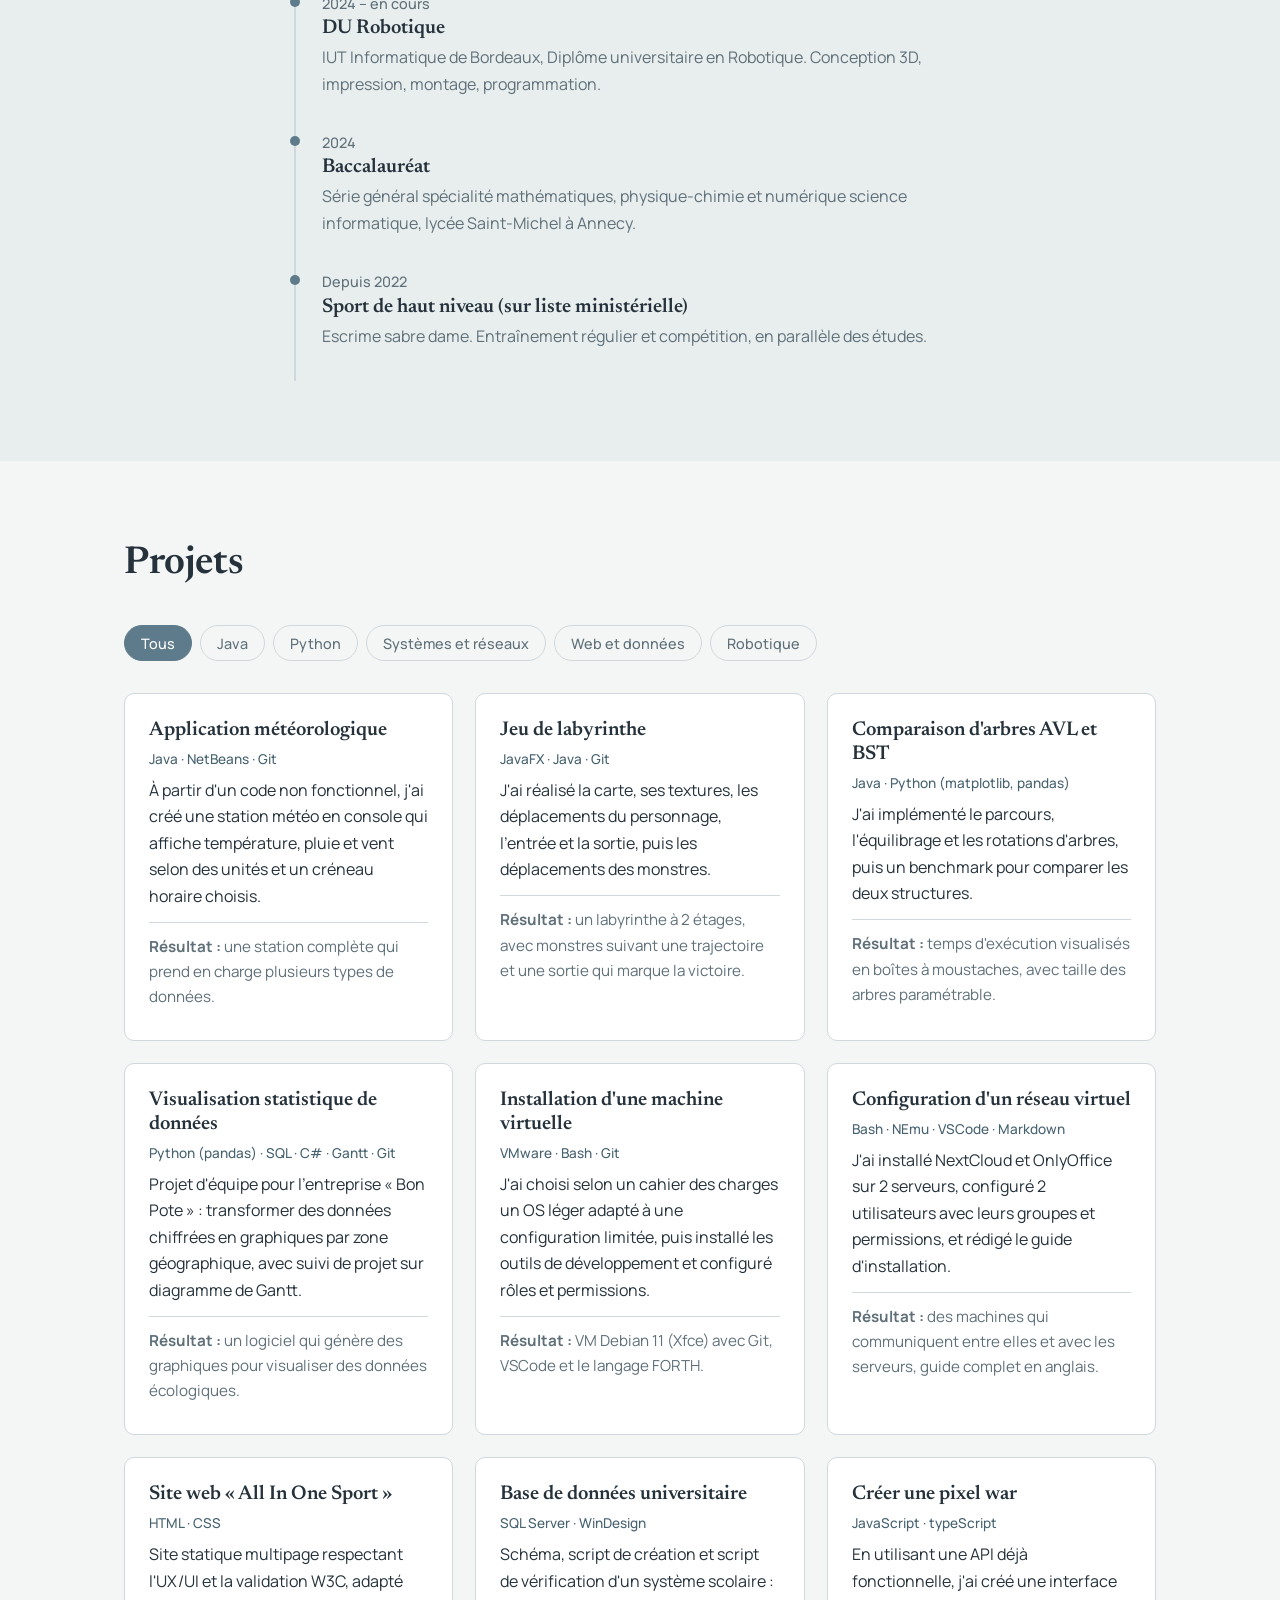
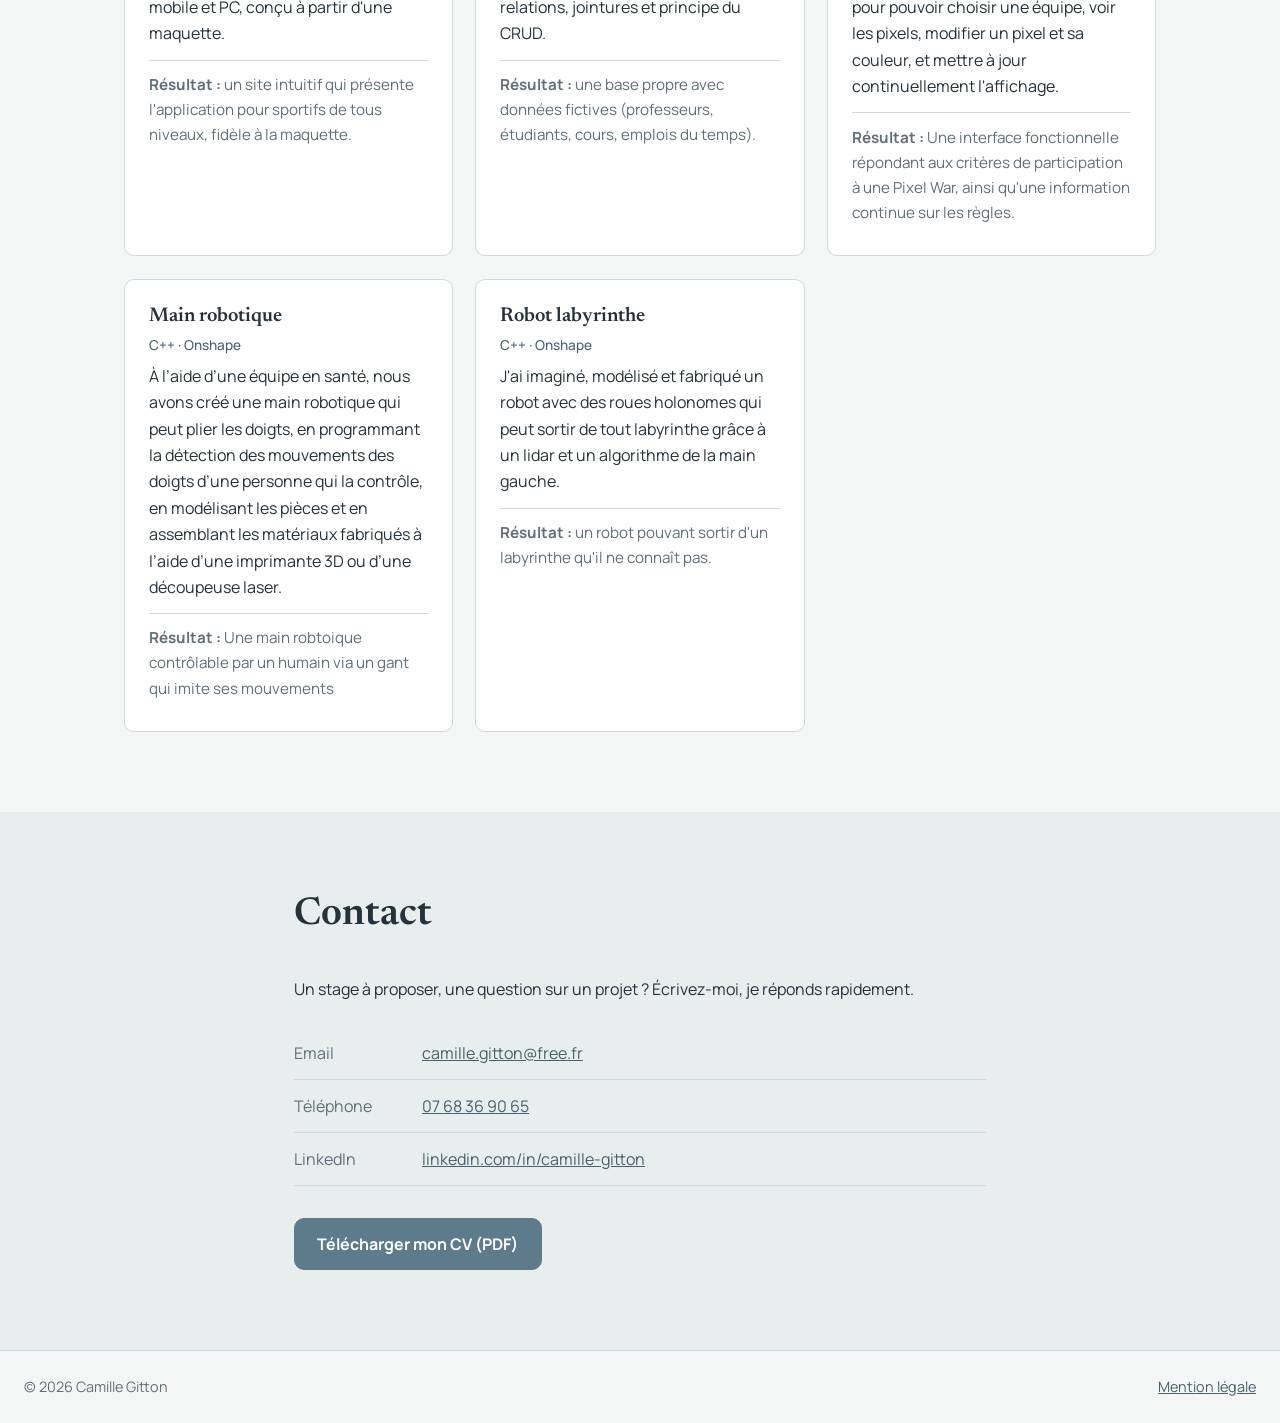
==== commit ef2244f9: "fix: new fixing of the presentation" ====
--- a/index.html
+++ b/index.html
@@ -55,9 +55,9 @@
   </div>
 </section>
 
-Bonjour, je me présente: Camille. Plongée dans l'informatique dpuis longtemps et sportive de haut niveau, j'ai choisi de faire un double cursus entre escrime en haut niveau et BUT Informatique pour développer des compétences variées, avec un intérêt marqué pour la robotique et la programmation d'interface en C#.</p>
+<!--Bonjour, je me présente: Camille. Plongée dans l'informatique dpuis longtemps et sportive de haut niveau, j'ai choisi de faire un double cursus entre escrime en haut niveau et BUT Informatique pour développer des compétences variées, avec un intérêt marqué pour la robotique et la programmation d'interface en C#.</p>
     <p>Le sport m'a appris la rigueur, la régularité et le travail en équipe, des qualités que je retrouve dans mes projets. Plus tard, j'espère intégrer une école d'ingénieur afin approfondir mes acquis et me spécialiser.
-
+    -->
 <section id="parcours" class="section alt">
   <div class="wrap narrow">
     <h2>Parcours</h2>
